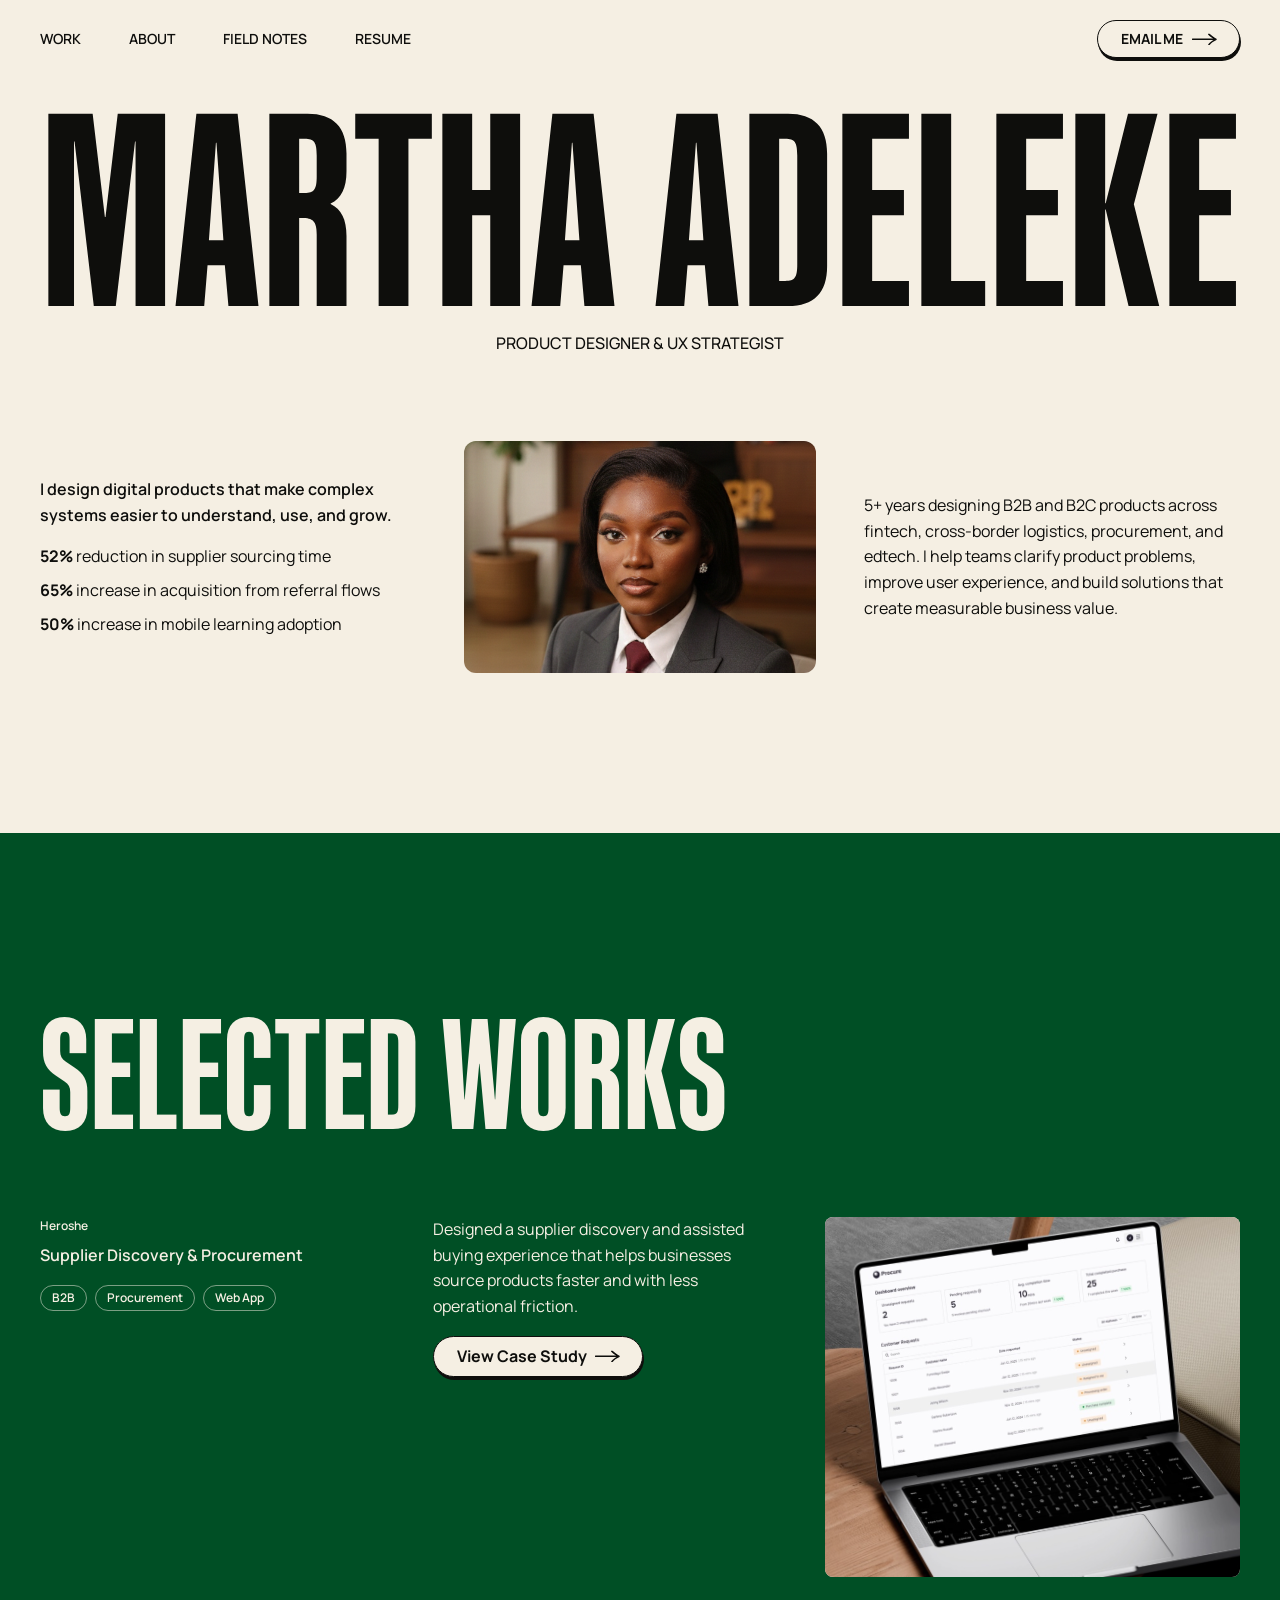
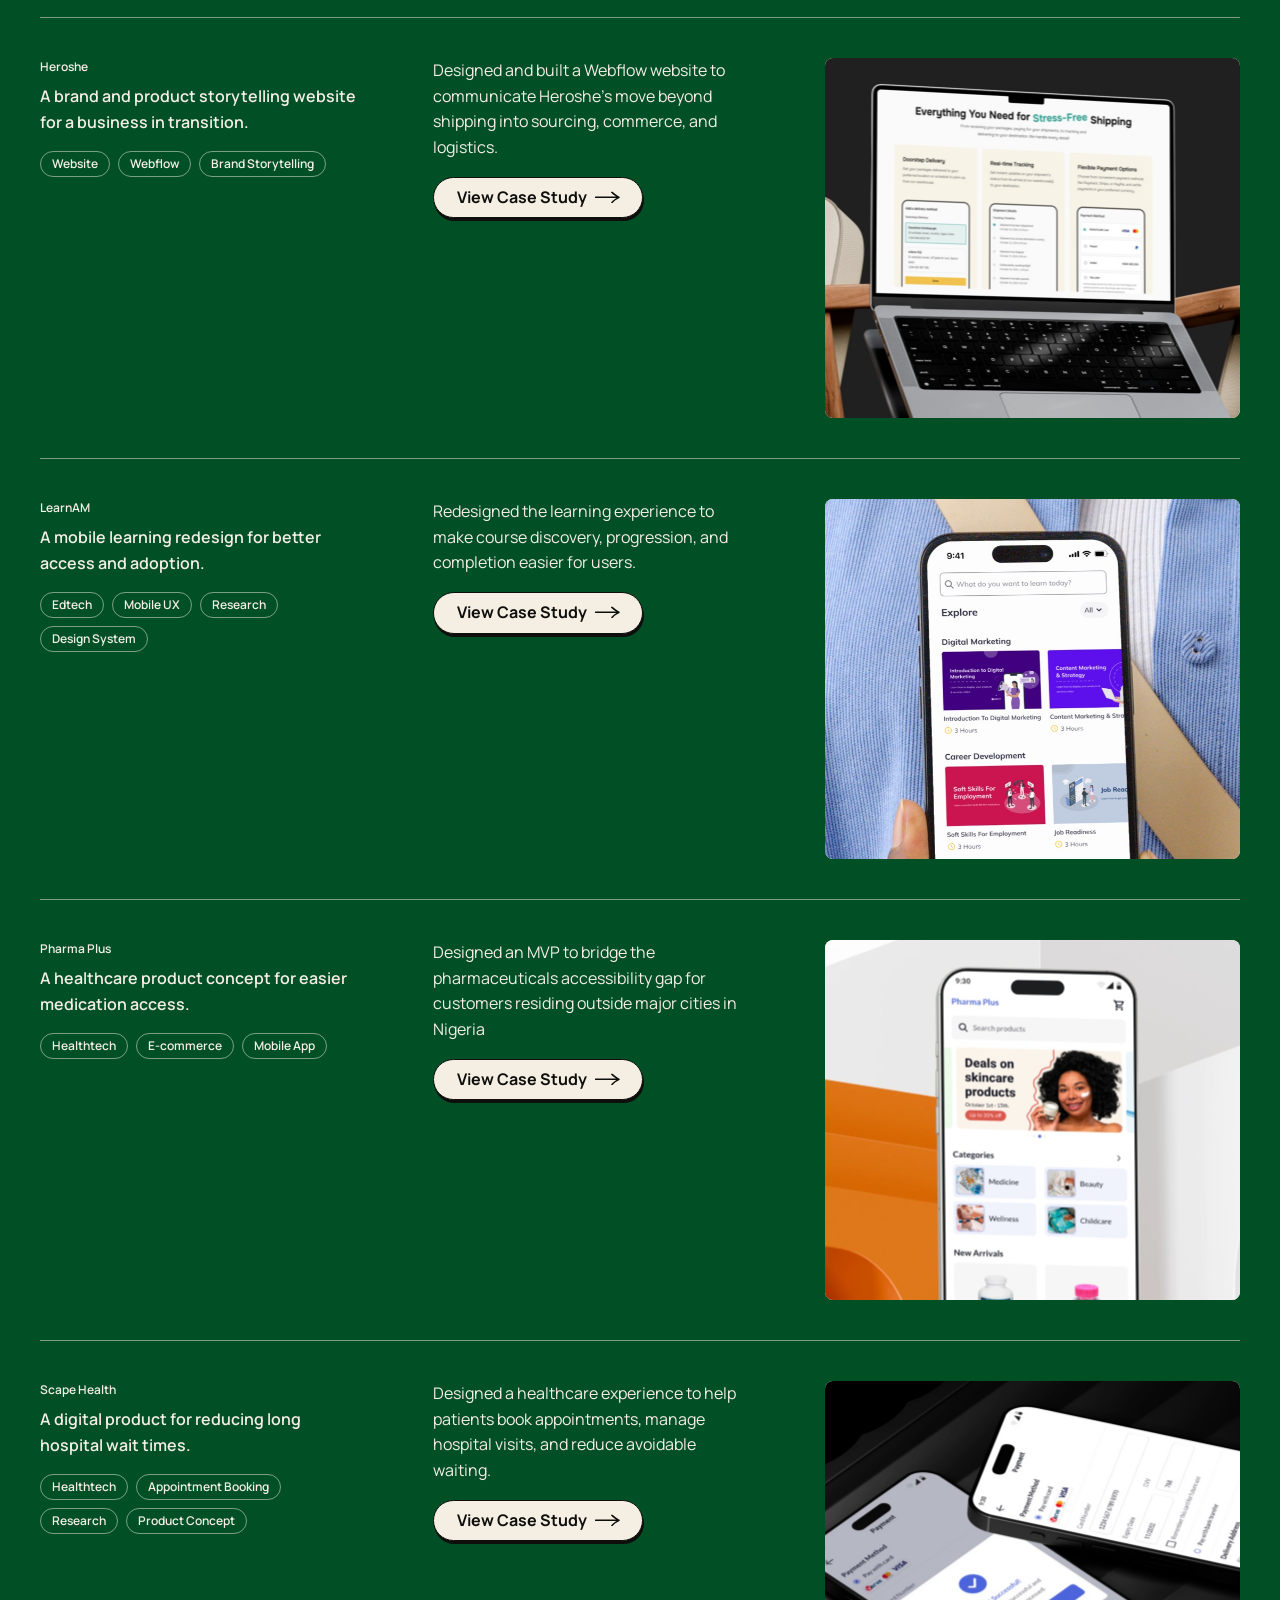
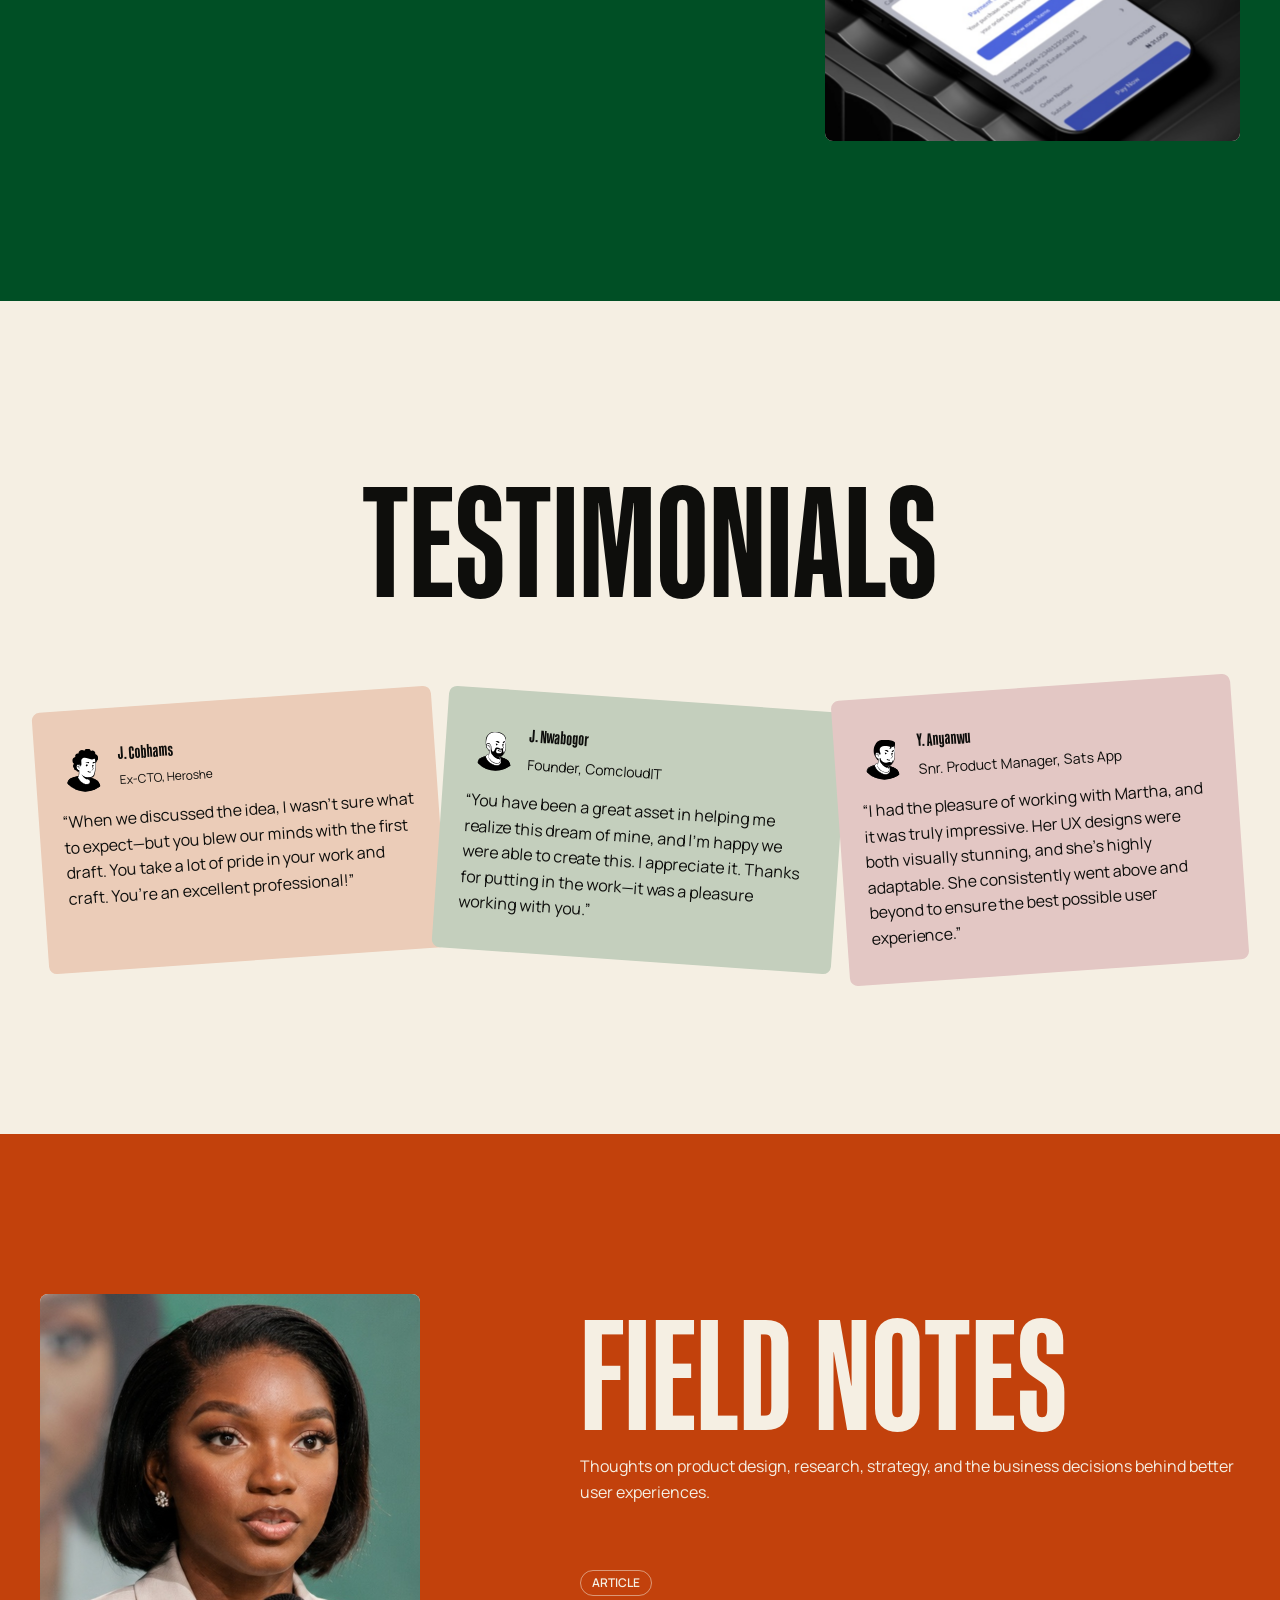
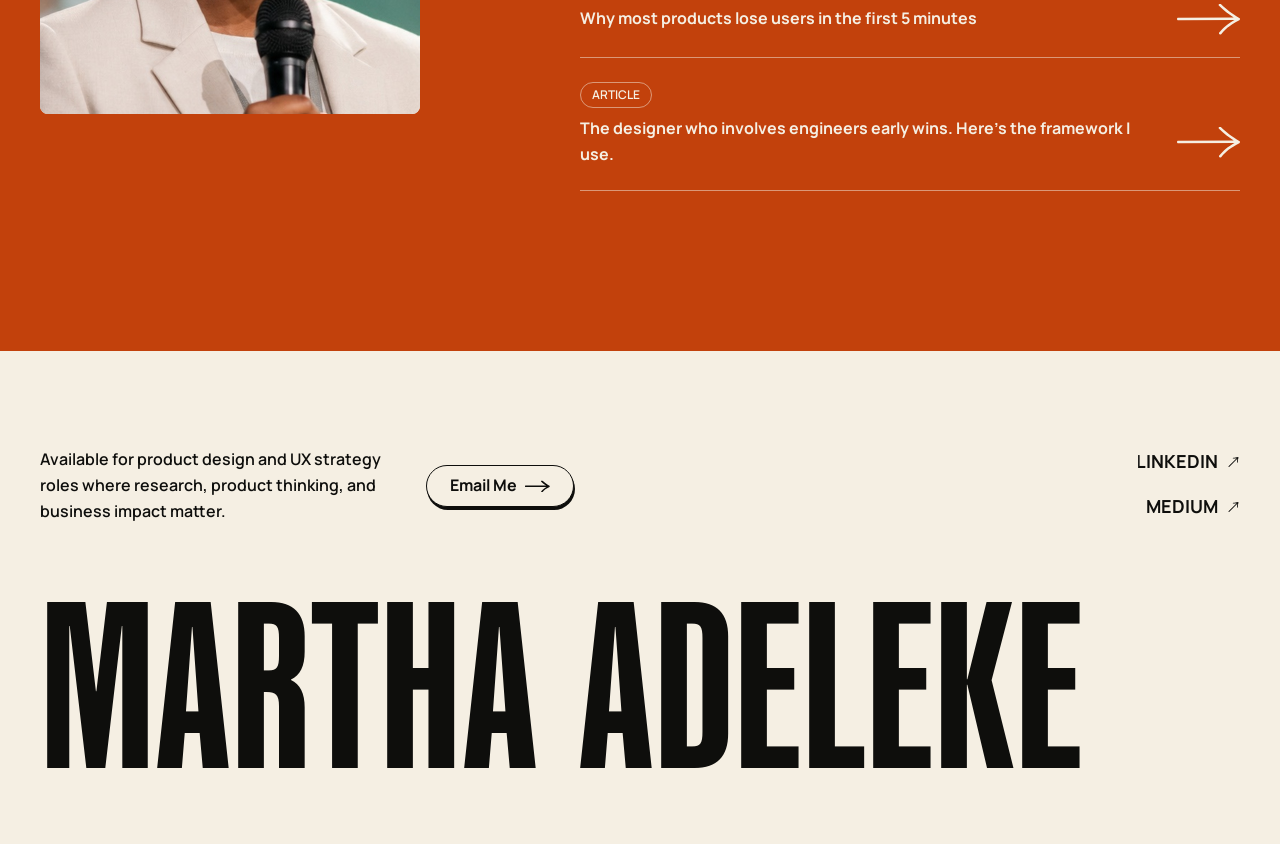
==== index.html @ 37059982 "Portfolio site: homepage, about, and five case studies Static site built from the Figma designs. Sev" ====
<!doctype html>
<html lang="en">
<head>
<meta charset="utf-8">
<meta name="viewport" content="width=device-width, initial-scale=1">
<title>Martha Adeleke — Product Designer & UX Strategist</title>
<link rel="preconnect" href="https://fonts.googleapis.com">
<link rel="preconnect" href="https://fonts.gstatic.com" crossorigin>
<link href="https://fonts.googleapis.com/css2?family=Manrope:wght@400;500;600;700&display=swap" rel="stylesheet">
<link rel="stylesheet" href="assets/styles.css">
<script>document.documentElement.classList.add("js");</script>
</head>
<body>
  <header class="navbar">
    <a class="nav-brand" href="index.html">Martha Adeleke</a>
    <button class="nav-toggle" type="button" aria-expanded="false"
            aria-controls="nav-panel" aria-label="Open menu">
      <span class="nav-toggle__box" aria-hidden="true">
        <span class="nav-toggle__bar"></span>
        <span class="nav-toggle__bar"></span>
      </span>
    </button>
    <div class="nav-panel" id="nav-panel">
      <nav class="nav-menu">
        <a class="nav-link" href="#work">Work</a>
        <a class="nav-link" href="about.html">About</a>
        <a class="nav-link" href="#field-notes">Field Notes</a>
        <a class="nav-link" href="about.html#resume">Resume</a>
      </nav>
      <a class="btn nav-cta" href="mailto:marthaadeleke@gmail.com">
        <span class="btn__label" aria-live="polite">Email Me</span>
        <span class="btn__icon"><img src="assets/arrow-union.svg" alt="" width="12" height="25"></span>
      </a>
    </div>
  </header>

  <main>
  <section class="hero">
    <div class="heading">
      <h1 class="headline" aria-label="Martha Adeleke"><span>MARTHA</span><span>ADELEKE</span></h1>
      <div class="tagline" data-reveal="rise">
        <p>Product Designer &amp; UX Strategist</p>
      </div>
    </div>

    <div class="content" data-stagger>
      <div class="feature feature--left" data-reveal="rise">
        <div class="feature__label">
          <p>I design digital products that make complex systems easier to understand, use, and grow.</p>
        </div>
        <div class="stats">
          <p><b>52%</b> reduction in supplier sourcing time</p>
          <p><b>65%</b> increase in acquisition from referral flows</p>
          <p><b>50%</b> increase in mobile learning adoption</p>
        </div>
      </div>

      <figure class="media" data-reveal="rise">
        <img src="assets/personal-image.png" alt="Martha Adeleke">
      </figure>

      <div class="feature feature--right" data-reveal="rise">
        <p><strong>5+ years designing B2B and B2C products across fintech, cross-border logistics, procurement, and edtech. I</strong> help teams clarify product problems, improve user experience, and build solutions that create measurable business value.</p>
      </div>
    </div>
  </section>

  <section class="works" id="work">
    <div class="works__inner">
      <h2 class="works__title"><span data-reveal="mask">SELECTED WORKS</span></h2>

      <div class="work-list" data-stagger>
        <article class="work" data-reveal="rise">
          <div class="work__col">
            <p class="work__client">Heroshe</p>
            <p class="work__name">Supplier Discovery &amp; Procurement</p>
            <div class="work__tags">
              <span class="tag">B2B</span>
              <span class="tag">Procurement</span>
              <span class="tag">Web App</span>
            </div>
          </div>
          <div class="work__body">
            <p>Designed a supplier discovery and assisted buying experience that helps businesses source products faster and with less operational friction.</p>
            <a class="btn btn--case" href="procure.html">
              View Case Study
              <span class="btn__icon"><img src="assets/arrow-union.svg" alt="" width="12" height="25"></span>
            </a>
          </div>
          <figure class="work__media work__media--procurement">
            <img src="assets/work-heroshe-procurement.jpg" alt="Heroshe supplier discovery dashboard on a laptop">
          </figure>
        </article>

        <article class="work" data-reveal="rise">
          <div class="work__col">
            <p class="work__client">Heroshe</p>
            <p class="work__name">A brand and product storytelling website for a business in transition.</p>
            <div class="work__tags">
              <span class="tag">Website</span>
              <span class="tag">Webflow</span>
              <span class="tag">Brand Storytelling</span>
            </div>
          </div>
          <div class="work__body">
            <p>Designed and built a Webflow website to communicate Heroshe’s move beyond shipping into sourcing, commerce, and logistics.</p>
            <a class="btn btn--case" href="heroshe-website.html">
              View Case Study
              <span class="btn__icon"><img src="assets/arrow-union.svg" alt="" width="12" height="25"></span>
            </a>
          </div>
          <figure class="work__media work__media--website">
            <img src="assets/work-heroshe-website.jpg" alt="Heroshe marketing website on a laptop">
          </figure>
        </article>

        <article class="work" data-reveal="rise">
          <div class="work__col">
            <p class="work__client">LearnAM</p>
            <p class="work__name">A mobile learning redesign for better access and adoption.</p>
            <div class="work__tags">
              <span class="tag">Edtech</span>
              <span class="tag">Mobile UX</span>
              <span class="tag">Research</span>
              <span class="tag">Design System</span>
            </div>
          </div>
          <div class="work__body">
            <p>Redesigned the learning experience to make course discovery, progression, and completion easier for users.</p>
            <a class="btn btn--case" href="learnam.html">
              View Case Study
              <span class="btn__icon"><img src="assets/arrow-union.svg" alt="" width="12" height="25"></span>
            </a>
          </div>
          <figure class="work__media work__media--learnam">
            <img src="assets/work-learnam.jpg" alt="LearnAM mobile app held in hand">
          </figure>
        </article>

        <article class="work" data-reveal="rise">
          <div class="work__col">
            <p class="work__client">Pharma Plus</p>
            <p class="work__name">A healthcare product concept for easier medication access.</p>
            <div class="work__tags">
              <span class="tag">Healthtech</span>
              <span class="tag">E-commerce</span>
              <span class="tag">Mobile App</span>
            </div>
          </div>
          <div class="work__body">
            <p>Designed an MVP to bridge the pharmaceuticals accessibility gap for customers residing outside major cities in Nigeria</p>
            <a class="btn btn--case" href="pharma-plus.html">
              View Case Study
              <span class="btn__icon"><img src="assets/arrow-union.svg" alt="" width="12" height="25"></span>
            </a>
          </div>
          <figure class="work__media work__media--pharma">
            <img src="assets/work-pharma-plus.jpg" alt="Pharma Plus mobile app screens">
          </figure>
        </article>

        <article class="work" data-reveal="rise">
          <div class="work__col">
            <p class="work__client">Scape Health</p>
            <p class="work__name">A digital product for reducing long hospital wait times.</p>
            <div class="work__tags">
              <span class="tag">Healthtech</span>
              <span class="tag">Appointment Booking</span>
              <span class="tag">Research</span>
              <span class="tag">Product Concept</span>
            </div>
          </div>
          <div class="work__body">
            <p>Designed a healthcare experience to help patients book appointments, manage hospital visits, and reduce avoidable waiting.</p>
            <a class="btn btn--case" href="scape-health.html">
              View Case Study
              <span class="btn__icon"><img src="assets/arrow-union.svg" alt="" width="12" height="25"></span>
            </a>
          </div>
          <figure class="work__media work__media--scape">
            <img src="assets/work-scape-health.jpg" alt="Scape Health appointment booking app screens">
          </figure>
        </article>
      </div>
    </div>
  </section>

  <section class="testimonials" id="testimonials">
    <h2 class="testimonials__title"><span data-reveal="mask">TESTIMONIALS</span></h2>

    <div class="quotes" data-stagger>
      <div class="quote-slot" data-reveal="rise">
        <figure class="quote">
          <figcaption class="quote__author">
            <span class="quote__avatar">
    <span class="avatar">
      <img src="assets/avatar/body.svg" alt="" style="left:13.3%;top:68.85%;width:67.04%;height:31.02%">
      <img src="assets/avatar/outfit-24.svg" alt="" style="left:4.38%;top:67.1%;width:84.45%;height:45.17%">
      <img src="assets/avatar/head-08.svg" alt="" style="left:29.68%;top:19.29%;width:42.91%;height:65.37%">
      <img src="assets/avatar/mouth.svg" alt="" style="left:54.48%;top:56.14%;width:7.21%;height:3.39%">
      <img src="assets/avatar/eyes-normal.svg" alt="" style="left:49.14%;top:36.98%;width:21.93%;height:10.96%">
      <img src="assets/avatar/hair-22.svg" alt="" style="left:22.55%;top:11.1%;width:55.46%;height:47.45%">
    </span>
          </span>
            <span class="quote__meta">
              <span class="quote__name">J. Cobhams</span>
              <span class="quote__role quote__role--sm">Ex-CTO, Heroshe</span>
            </span>
          </figcaption>
          <p>“When we discussed the idea, I wasn’t sure what to expect—but you blew our minds with the first draft. You take a lot of pride in your work and craft. You’re an excellent professional!”</p>
        </figure>
      </div>

      <div class="quote-slot" data-reveal="rise">
        <figure class="quote">
          <figcaption class="quote__author">
            <span class="quote__avatar">
    <span class="avatar">
      <img src="assets/avatar/body.svg" alt="" style="left:13.3%;top:68.85%;width:67.04%;height:31.02%">
      <img src="assets/avatar/outfit-04-a.svg" alt="" style="left:4.56%;top:67.88%;width:84.28%;height:44.23%">
      <img src="assets/avatar/outfit-04-b.svg" alt="" style="left:29.42%;top:65.16%;width:34.05%;height:23.98%">
      <img src="assets/avatar/head-04.svg" alt="" style="left:29.67%;top:19.31%;width:43.01%;height:65.35%">
      <img src="assets/avatar/mouth.svg" alt="" style="left:54.48%;top:56.14%;width:7.21%;height:3.39%">
      <img src="assets/avatar/eyes-angry.svg" alt="" style="left:49.66%;top:38.49%;width:20.91%;height:9.45%">
      <img src="assets/avatar/beard3.svg" alt="" style="left:39.87%;top:46.73%;width:29.77%;height:25.06%">
    </span>
          </span>
            <span class="quote__meta">
              <span class="quote__name">J. Nwabogor</span>
              <span class="quote__role">Founder, ComcloudIT</span>
            </span>
          </figcaption>
          <p>“You have been a great asset in helping me realize this dream of mine, and I’m happy we were able to create this. I appreciate it. Thanks for putting in the work—it was a pleasure working with you.”</p>
        </figure>
      </div>

      <div class="quote-slot" data-reveal="rise">
        <figure class="quote">
          <figcaption class="quote__author">
            <span class="quote__avatar">
    <span class="avatar">
      <img src="assets/avatar/body.svg" alt="" style="left:13.3%;top:68.85%;width:67.04%;height:31.02%">
      <img src="assets/avatar/outfit-04-a.svg" alt="" style="left:4.56%;top:67.88%;width:84.28%;height:44.23%">
      <img src="assets/avatar/outfit-04-b.svg" alt="" style="left:29.42%;top:65.16%;width:34.05%;height:23.98%">
      <img src="assets/avatar/head-04.svg" alt="" style="left:29.67%;top:19.31%;width:43.01%;height:65.35%">
      <img src="assets/avatar/mouth.svg" alt="" style="left:54.48%;top:56.14%;width:7.21%;height:3.39%">
      <img src="assets/avatar/eyes-angry.svg" alt="" style="left:49.66%;top:38.49%;width:20.91%;height:9.45%">
      <img src="assets/avatar/hair-26.svg" alt="" style="left:27.97%;top:17.66%;width:45.5%;height:42.35%">
      <img src="assets/avatar/beard2.svg" alt="" style="left:40.29%;top:54.75%;width:29.48%;height:16.78%">
    </span>
          </span>
            <span class="quote__meta">
              <span class="quote__name">Y. Anyanwu</span>
              <span class="quote__role">Snr. Product Manager, Sats App</span>
            </span>
          </figcaption>
          <p>“I had the pleasure of working with Martha, and it was truly impressive. Her UX designs were both visually stunning, and she’s highly adaptable. She consistently went above and beyond to ensure the best possible user experience.”</p>
        </figure>
      </div>
    </div>
  </section>

  <section class="notes" id="field-notes">
    <figure class="notes__media" data-reveal="rise">
      <img src="assets/field-notes-speaker.jpg" alt="Martha Adeleke speaking at a keynote">
    </figure>

    <div class="notes__body">
      <div class="notes__heading">
        <h2 class="notes__title"><span data-reveal="mask">FIELD NOTES</span></h2>
        <p class="notes__intro" data-reveal="rise">Thoughts on product design, research, strategy, and the business decisions behind better user experiences.</p>
      </div>

      <div class="note-list" data-stagger>
        <a class="note" data-reveal="rise" href="https://medium.com/design-bootcamp/why-most-products-lose-users-in-the-first-5-minutes-121b6ae2f5cb" target="_blank" rel="noopener noreferrer">
          <span class="tag">ARTICLE</span>
          <span class="note__head">
            <span class="note__title">Why most products lose users in the first 5 minutes</span>
            <span class="note__arrow"><img src="assets/arrow-union-paper.svg" alt="" width="31" height="63"></span>
          </span>
        </a>

        <a class="note" data-reveal="rise" href="https://medium.com/design-bootcamp/the-designer-who-involves-engineers-early-wins-heres-the-framework-i-use-ccea5c81436a" target="_blank" rel="noopener noreferrer">
          <span class="tag">ARTICLE</span>
          <span class="note__head">
            <span class="note__title">The designer who involves engineers early wins. Here’s the framework I use.</span>
            <span class="note__arrow"><img src="assets/arrow-union-paper.svg" alt="" width="31" height="63"></span>
          </span>
        </a>


      </div>
    </div>
  </section>
  </main>

  <footer class="footer">
    <div class="footer__row">
      <div class="footer__main">
        <div class="footer__cta" data-reveal="rise">
          <p class="footer__blurb">Available for product design and UX strategy roles where research, product thinking, and business impact matter.</p>
          <a class="btn" href="mailto:marthaadeleke@gmail.com">
            <span class="btn__label" aria-live="polite">Email Me</span>
            <span class="btn__icon"><img src="assets/arrow-union.svg" alt="" width="12" height="25"></span>
          </a>
        </div>
        <div class="footer__wordmark" data-stagger><span data-reveal="mask">MARTHA</span><span data-reveal="mask">ADELEKE</span></div>
      </div>

      <nav class="footer__links" data-reveal="rise">
        <a href="https://www.linkedin.com/in/martha-adeleke/" target="_blank" rel="noopener noreferrer">LINKEDIN<span class="link-arrow"><img src="assets/arrow-union.svg" alt="" width="12" height="25"></span></a>
        <a href="https://medium.com/@marthaadeleke" target="_blank" rel="noopener noreferrer">MEDIUM<span class="link-arrow"><img src="assets/arrow-union.svg" alt="" width="12" height="25"></span></a>
      </nav>
    </div>
  </footer>

<script src="assets/site.js" defer></script>
</body>
</html>
---- assets/styles.css ----
@font-face {
    font-family: "Kaneda Gothic";
    src: url("fonts/kaneda-gothic-bold.otf") format("opentype");
    font-weight: 700;
    font-style: normal;
    font-display: swap;
  }

  :root {
    --paper: #f5efe3;
    --ink: #0e0e0c;
    --accent: #c2410c;
    --forest: #004f25;
    --rule: rgba(245, 239, 227, 0.5);
    --rule-soft: rgba(245, 239, 227, 0.2);
    --peach: #ebccb8;
    --sage: #c4cfbd;
    --rose: #e3c7c4;
    --sand: #ede1c6;
    --gutter: 40px;
    --body: "Manrope", "Helvetica Neue", Arial, sans-serif;
    --display: "Kaneda Gothic", "Anton", "Arial Narrow", sans-serif;
  }

  *, *::before, *::after { box-sizing: border-box; }

  html { -webkit-text-size-adjust: 100%; }

  body {
    margin: 0;
    background: var(--paper);
    color: var(--ink);
    font-family: var(--body);
    font-size: 16px;
    line-height: 1.6;
    letter-spacing: 0;
    -webkit-font-smoothing: antialiased;
    -moz-osx-font-smoothing: grayscale;
  }

  a { color: inherit; text-decoration: none; }
  /* blockquote joins the list for the participant quotes: its default 40px
     side margins pushed the card past the column on a phone. */
  p, h1, figure, dl, blockquote { margin: 0; }

  /* ---------- Navbar ---------- */

  .navbar {
    position: sticky;
    top: 0;
    z-index: 100;
    display: flex;
    align-items: center;
    justify-content: flex-end;
    gap: 24px;
    padding: 20px var(--gutter);
    background: var(--paper);
  }

  .nav-menu {
    display: flex;
    flex: 1 0 0;
    min-width: 0;
    align-items: center;
    gap: 48px;
  }

  /* The panel only exists for the mobile drop menu. On desktop it takes no part
     in layout, so its three children stay direct flex items of the navbar and
     the reference composition is untouched. */
  .nav-panel { display: contents; }

  /* Both of these belong to the mobile bar alone. */
  .nav-brand,
  .nav-toggle { display: none; }


  .nav-link {
    display: inline-flex;
    align-items: center;
    justify-content: center;
    font-size: 14px;
    font-weight: 600;
    letter-spacing: 0;
    text-transform: uppercase;
    white-space: nowrap;
    background-image: linear-gradient(currentColor, currentColor);
    background-repeat: no-repeat;
    background-position: 0 100%;
    background-size: 0 1px;
    transition: background-size 220ms cubic-bezier(0.22, 1, 0.36, 1);
  }
  .nav-link:hover { background-size: 100% 1px; }

  .nav-link[aria-current="page"] {
    display: inline-flex;
    align-items: center;
    gap: 8px;
  }
  .nav-link[aria-current="page"]::before {
    content: "";
    width: 8px;
    height: 8px;
    border-radius: 50%;
    background: var(--accent);
    flex-shrink: 0;
  }

  .nav-cta {
    font-size: 14px;
    letter-spacing: 0;
    text-transform: uppercase;
  }

  /* Figma strokes sit inside the frame bounds, so padding is the design value
     minus the 1px border to keep the outer box at 42px tall / text 24px inset. */
  .btn {
    display: inline-flex;
    align-items: center;
    justify-content: center;
    gap: 8px;
    padding: 7px 23px;
    background: var(--paper);
    color: var(--ink);
    border: 1px solid var(--ink);
    border-radius: 32px;
    box-shadow: 1px 3px 0 0 var(--ink);
    font-weight: 700;
    white-space: nowrap;
    transition: transform 160ms ease, box-shadow 160ms ease;
  }
  .btn:hover { transform: translate(1px, 3px); box-shadow: 0 0 0 0 var(--ink); }

  .btn--case { border-radius: 24px; }

  /* Once the label carries the address the arrow, which reads as "go", steps
     out of the way - and keeps the button from growing more than it must. */
  .btn.is-copied .btn__icon { display: none; }

  /* The copied label is far longer than "Email Me" and will not fit the pill on
     a narrow phone: at 320 it needs 276px of a 224px inner box, so the address
     would be cut off - the one thing this button exists to show. A point of type
     and tighter padding bring it back on one line, and wrapping is the backstop
     if the address is ever longer than this one. */
  @media (max-width: 400px) {
    .btn.is-copied {
      padding-left: 12px;
      padding-right: 12px;
      font-size: 14px;
      white-space: normal;
    }
  }

  .btn__icon {
    display: flex;
    align-items: center;
    justify-content: center;
    width: 24.545px;
    height: 12.274px;
    flex-shrink: 0;
  }
  .btn__icon img {
    display: block;
    width: 12.274px;
    height: 24.545px;
    transform: rotate(-90deg);
  }

  /* ---------- Hero ---------- */

  .hero {
    display: flex;
    flex-direction: column;
    align-items: center;
    justify-content: center;
    gap: 84px;
    padding: 8px var(--gutter) 160px;
    background: var(--paper);
  }

  .heading {
    display: flex;
    flex-direction: column;
    align-items: flex-start;
    width: 100%;
    /* Makes the content column itself the unit the wordmark is sized against,
       so it spans edge to edge without having to guess at the scrollbar. */
    container-type: inline-size;
  }

  .headline {
    display: flex;
    align-items: center;
    justify-content: center;
    gap: 36px;
    width: 100%;
    font-family: var(--display);
    font-weight: 700;
    font-style: normal;
    font-size: 308px;
    line-height: 0.88;
    letter-spacing: 0;
    white-space: nowrap;
    color: var(--ink);
  }
  .headline > span { flex-shrink: 0; }

  .tagline {
    display: flex;
    align-items: center;
    justify-content: center;
    width: 100%;
    padding: 0 8px;
  }
  .tagline p {
    font-weight: 500;
    text-transform: uppercase;
    white-space: nowrap;
  }

  .content {
    display: flex;
    align-items: center;
    justify-content: center;
    gap: 48px;
    width: 100%;
    max-width: 1238px;
  }

  .feature { display: flex; flex: 1 0 0; min-width: 0; }

  .feature--left {
    flex-direction: column;
    align-items: flex-start;
    gap: 16px;
  }

  .feature__label {
    display: flex;
    align-items: center;
    width: 100%;
  }
  .feature__label p { flex: 1 0 0; min-width: 0; font-weight: 600; }

  .stats {
    display: flex;
    flex-direction: column;
    align-items: flex-start;
    justify-content: center;
    gap: 8px;
    width: 100%;
  }
  .stats p { white-space: nowrap; }
  .stats b { font-weight: 700; }

  .feature--right { align-items: center; justify-content: flex-end; }
  .feature--right p { flex: 1 0 0; min-width: 0; font-weight: 400; }
  .feature--right strong { font-weight: 400; }

  .media {
    position: relative;
    flex: 0 1 352px;
    margin: 0;
    aspect-ratio: 352 / 232;
    border-radius: 12px;
    overflow: hidden;
    background: var(--paper);
  }
  /* Percentages mirror the Figma crop: 476x760 image centred at top -292 in a 352x232 frame. */
  .media img {
    position: absolute;
    left: 50%;
    top: -125.86207%;
    width: 135.22727%;
    height: 327.58621%;
    max-width: none;
    object-fit: cover;
    pointer-events: none;
    transform: translateX(-50%);
  }

  /* ---------- Selected Works ---------- */

  .works {
    display: flex;
    align-items: center;
    overflow: hidden;
    padding: 160px var(--gutter);
    background: var(--forest);
    color: var(--paper);
  }

  .works__inner {
    display: flex;
    flex: 1 0 0;
    min-width: 0;
    flex-direction: column;
    align-items: flex-start;
    gap: 64px;
  }

  .works__title {
    width: 100%;
    margin: 0;
    font-family: var(--display);
    font-weight: 700;
    font-size: 160px;
    line-height: 1;
    letter-spacing: 0;
    color: var(--paper);
  }

  .work-list {
    display: flex;
    flex-direction: column;
    align-items: flex-start;
    gap: 40px;
    width: 100%;
  }

  .work {
    display: flex;
    align-items: flex-start;
    justify-content: space-between;
    gap: 40px;
    width: 100%;
    padding-bottom: 40px;
    border-bottom: 0.5px solid var(--rule);
  }
  .work:last-child { padding-bottom: 0; border-bottom: 0; }

  .work__col {
    display: flex;
    flex-direction: column;
    align-items: flex-start;
    flex: 0 1 320px;
    min-width: 0;
  }

  .work__client {
    margin-bottom: 8px;
    font-size: 12px;
    font-weight: 600;
    line-height: 1.5;
    letter-spacing: 0;
  }

  .work__name {
    margin-bottom: 16px;
    font-size: 16px;
    font-weight: 600;
    line-height: 1.6;
    letter-spacing: 0;
  }

  .work__tags {
    display: flex;
    flex-wrap: wrap;
    align-items: flex-start;
    gap: 8px;
  }

  /* Same inside-stroke padding math as .btn: 12/4 design inset minus the 1px border. */
  .tag {
    display: inline-flex;
    align-items: center;
    justify-content: center;
    padding: 3px 11px;
    border: 1px solid var(--rule);
    border-radius: 16px;
    font-size: 12px;
    font-weight: 600;
    line-height: 1.5;
    letter-spacing: 0;
    white-space: nowrap;
  }

  .work__body {
    display: flex;
    flex-direction: column;
    align-items: flex-start;
    justify-content: center;
    flex: 0 1 320px;
    min-width: 0;
    gap: 16px;
  }
  .work__body p {
    font-weight: 400;
    line-height: 1.6;
    letter-spacing: 0;
  }

  .work__media {
    position: relative;
    flex: 0 1 415px;
    aspect-ratio: 415 / 360;
    border-radius: 8px;
    overflow: hidden;
    background: var(--paper);
  }
  /* Each mockup is placed by its Figma centre offset, expressed as a percentage of
     the 415x360 block so the crop survives any resize. */
  .work__media img {
    position: absolute;
    left: 50%;
    top: 50%;
    max-width: none;
    object-fit: cover;
    pointer-events: none;
    transform: translate(-50%, -50%) scale(var(--z, 1));
  }

  .work__media--procurement img {
    width: 155.3121%; height: 133.9797%;
    left: 52.26506%; top: 58.43333%;
    transform: translate(-50%, -50%) rotate(1deg) scale(var(--z, 1));
  }
  .work__media--website img {
    width: 169.39759%; height: 146.11111%;
    left: 53.45783%; top: 56.66667%;
  }
  .work__media--learnam img {
    width: 374.61759%; height: 459.44444%;
    left: 87.55422%; top: 60.55556%;
  }
  .work__media--pharma img {
    width: 204.57831%; height: 176.94444%;
    left: 50.08434%; top: 69.86111%;
  }
  .work__media--scape img {
    width: 192.04819%; height: 165.83333%;
    left: 52.01205%; top: 50.13889%;
  }

  /* ---------- Testimonials ---------- */

  .testimonials {
    display: flex;
    flex-direction: column;
    align-items: center;
    gap: 64px;
    overflow: hidden;
    padding: 160px var(--gutter);
    background: var(--paper);
  }

  .testimonials__title {
    width: 556px;
    max-width: 100%;
    margin: 0;
    font-family: var(--display);
    font-weight: 700;
    font-size: 160px;
    line-height: 1;
    letter-spacing: 0;
    text-align: center;
    color: var(--ink);
  }

  .quotes {
    display: flex;
    align-items: flex-start;
    width: 1248px;
    max-width: 100%;
  }

  /* Each 400x262 card is tilted 4deg, so its slot is the rotated bounding box:
     400*cos4 + 262*sin4 = 417.302 wide, 400*sin4 + 262*cos4 = 289.264 tall. */
  .quote-slot {
    display: flex;
    flex-shrink: 0;
    align-items: center;
    justify-content: center;
    width: 417.302px;
    height: 289.264px;
  }

  .quote {
    display: flex;
    flex-direction: column;
    align-items: flex-start;
    gap: 16px;
    width: 400px;
    height: 262px;
    margin: 0;
    padding: 32px 24px;
    border-radius: 8px;
    overflow: hidden;
    color: var(--ink);
  }
  .quote-slot:nth-child(1) .quote { background: var(--peach); transform: rotate(-4deg); }
  .quote-slot:nth-child(2) .quote { background: var(--sage);  transform: rotate(4deg); }
  .quote-slot:nth-child(3) .quote { background: var(--rose);  transform: rotate(-4deg); }

  .quote__author {
    display: flex;
    align-items: center;
    gap: 8px;
    flex-shrink: 0;
  }

  /* The avatar counter-rotates so it stays upright on the tilted card; its box is
     the counter-rotated bounding square, 48*(cos4+sin4) = 51.231. */
  .quote__avatar {
    display: flex;
    align-items: center;
    justify-content: center;
    flex-shrink: 0;
    width: 51.231px;
    height: 51.231px;
  }
  .quote-slot:nth-child(1) .avatar { transform: rotate(4deg); }
  .quote-slot:nth-child(2) .avatar { transform: rotate(-4deg); }
  .quote-slot:nth-child(3) .avatar { transform: rotate(4deg); }

  /* Layered avatar: each part is an exported SVG placed by its Figma inset
     percentages inside a shared 48px box. Figma clips the stack with a round
     blob (assets/avatar/bg.svg); a circle matches it to well under a pixel here
     and avoids mask-mode support gaps. */
  .avatar {
    position: relative;
    width: 48px;
    height: 48px;
    flex-shrink: 0;
    border-radius: 50%;
    overflow: hidden;
  }
  .avatar img {
    position: absolute;
    display: block;
    max-width: none;
  }

  .quote__meta {
    display: flex;
    flex-direction: column;
    align-items: flex-start;
    gap: 4px;
    min-width: 0;
  }

  .quote__name {
    font-family: var(--display);
    font-weight: 700;
    font-size: 18px;
    line-height: 1.5;
    letter-spacing: 0;
  }

  .quote__role {
    font-weight: 400;
    font-size: 14px;
    line-height: 1.5;
  }
  .quote__role--sm { font-size: 12px; }

  .quote p:last-child {
    font-weight: 400;
    font-size: 16px;
    line-height: 1.6;
  }

  /* ---------- Field Notes ---------- */

  .notes {
    display: flex;
    align-items: flex-start;
    overflow: hidden;
    gap: 160px;
    padding: 160px var(--gutter);
    background: var(--accent);
    color: var(--paper);
  }

  .notes__media {
    position: relative;
    flex: 0 1 380px;
    aspect-ratio: 380 / 420;
    border-radius: 8px;
    overflow: hidden;
    background: var(--paper);
  }
  /* Figma flips the photo vertically and rotates it 178deg — together a mirrored 2deg tilt. */
  .notes__media img {
    position: absolute;
    left: 59.61842%;
    top: 64.80476%;
    width: 324.53053%;
    height: 165.25071%;
    max-width: none;
    object-fit: cover;
    pointer-events: none;
    transform: translate(-50%, -50%) rotate(178deg) scaleY(-1) scale(var(--z, 1));
  }

  .notes__body {
    display: flex;
    flex: 1 0 0;
    min-width: 0;
    flex-direction: column;
    align-items: flex-start;
    gap: 64px;
  }

  .notes__heading { width: 100%; }

  .notes__title {
    margin: 0;
    font-family: var(--display);
    font-weight: 700;
    font-size: 160px;
    line-height: 1;
    letter-spacing: 0;
  }

  .notes__intro {
    font-size: 16px;
    font-weight: 400;
    line-height: 1.6;
  }

  .note-list {
    display: flex;
    flex-direction: column;
    align-items: flex-start;
    width: 100%;
  }

  /* The rule sits inside the frame in Figma, so the 24px pad is split 23 + 1. */
  .note {
    display: flex;
    flex-direction: column;
    align-items: flex-start;
    gap: 8px;
    width: 100%;
    padding: 24px 0 23px;
    border-bottom: 1px solid var(--rule);
  }
  .note:first-child { padding-top: 0; }

  .note__head {
    display: flex;
    align-items: center;
    gap: 16px;
    width: 100%;
  }

  .note__title {
    flex: 1 0 0;
    min-width: 0;
    font-size: 16px;
    font-weight: 700;
    line-height: 1.6;
    letter-spacing: 0;
  }
  .note:first-child .note__title { letter-spacing: 0; }

  .note__arrow {
    display: flex;
    align-items: center;
    justify-content: center;
    width: 62.627px;
    height: 30.636px;
    flex-shrink: 0;
    transition: transform 200ms cubic-bezier(0.22, 1, 0.36, 1);
  }
  .note__arrow img {
    display: block;
    width: 30.636px;
    height: 62.627px;
    transform: rotate(-90deg);
  }
  .note:hover .note__arrow { transform: translateX(8px); }

  /* ---------- Footer ---------- */

  .footer {
    display: flex;
    flex-direction: column;
    align-items: flex-start;
    overflow: hidden;
    padding: 96px var(--gutter) 40px;
    background: var(--paper);
  }

  .footer__row {
    display: flex;
    align-items: flex-start;
    gap: 172px;
    width: 100%;
  }

  .footer__main {
    display: flex;
    flex: 1 0 0;
    min-width: 0;
    flex-direction: column;
    align-items: flex-start;
    gap: 40px;
  }

  .footer__cta {
    display: flex;
    align-items: center;
    gap: 24px;
    max-width: 100%;
  }
  .footer__blurb {
    flex: 0 1 362px;
    font-size: 16px;
    font-weight: 600;
    line-height: 1.6;
  }

  .footer__wordmark {
    display: flex;
    align-items: center;
    gap: 40px;
    width: 100%;
    font-family: var(--display);
    font-weight: 700;
    font-size: 240px;
    line-height: 1;
    letter-spacing: 0;
    white-space: nowrap;
    color: var(--ink);
  }
  .footer__wordmark span { flex-shrink: 0; }

  .footer__links {
    display: flex;
    flex-direction: column;
    align-items: flex-end;
    flex-shrink: 0;
    gap: 16px;
    width: 91px;
    font-size: 18px;
    font-weight: 700;
    line-height: 1.6;
    text-align: right;
  }
  .footer__links a {
    display: inline-flex;
    align-items: center;
    gap: 8px;
    background-image: linear-gradient(currentColor, currentColor);
    background-repeat: no-repeat;
    background-position: 100% 100%;
    background-size: 0 1px;
    transition: background-size 220ms cubic-bezier(0.22, 1, 0.36, 1);
  }
  .footer__links a:hover { background-size: 100% 1px; }

  /* The site's own arrow, turned up-right beside a label that leaves the site.
     The source glyph points down, so the buttons' -90deg lays it flat and -135
     lifts it to the diagonal. The box is square because a rotated element keeps
     its pre-rotation footprint. */
  .link-arrow {
    display: inline-flex;
    align-items: center;
    justify-content: center;
    width: 14px;
    height: 14px;
    flex-shrink: 0;
  }
  .link-arrow img {
    display: block;
    width: 7px;
    height: 14px;
    transform: rotate(-135deg);
    transition: transform 220ms cubic-bezier(0.22, 1, 0.36, 1);
  }
  /* A small nudge along its own diagonal on hover. */
  .footer__links a:hover .link-arrow img { transform: rotate(-135deg) translateY(-3px); }

  /* ---------- Motion ---------- */

  html { scroll-behavior: smooth; }
  section[id] { scroll-margin-top: 96px; }

  /* A hairline appears under the navbar once it lifts off the top of the page. */
  .navbar::after {
    content: "";
    position: absolute;
    left: 0;
    right: 0;
    bottom: 0;
    height: 1px;
    background: var(--ink);
    opacity: 0;
    transition: opacity 300ms ease;
  }
  .navbar.is-stuck::after { opacity: 0.14; }

  /* Case-study and article artwork eases in behind its frame on hover. The zoom
     rides a custom property so it composes with each crop's own transform. */
  .work__media img,
  .notes__media img { transition: transform 700ms cubic-bezier(0.22, 1, 0.36, 1); }
  .work:hover { --z: 1.045; }
  .notes__media:hover { --z: 1.045; }

  .work__media { transition: box-shadow 400ms ease; }
  .work:hover .work__media { box-shadow: 0 18px 40px -24px rgba(0, 0, 0, 0.55); }

  .note__title { transition: transform 350ms cubic-bezier(0.22, 1, 0.36, 1); }
  .note:hover .note__title { transform: translateX(6px); }

  /* Tilted cards lift and square up a touch under the cursor; the avatar keeps
     its counter-rotation so it stays upright throughout. */
  .quote { transition: transform 450ms cubic-bezier(0.22, 1, 0.36, 1),
                       box-shadow 450ms cubic-bezier(0.22, 1, 0.36, 1); }
  .quote-slot:hover { z-index: 2; }
  .quote-slot:hover .quote { box-shadow: 0 24px 50px -30px rgba(14, 14, 12, 0.55); }
  .quote-slot:nth-child(1):hover .quote { transform: rotate(-2.5deg) scale(1.035); }
  .quote-slot:nth-child(2):hover .quote { transform: rotate(2.5deg) scale(1.035); }
  .quote-slot:nth-child(3):hover .quote { transform: rotate(-2.5deg) scale(1.035); }
  .quote-slot { position: relative; }

  .works__title > span,
  .testimonials__title > span,
  .notes__title > span { display: block; }

  /* Hero wordmark: each letter rides up out of its own clip box, staggered
     across the word. overflow on an inline-block moves its baseline to the
     bottom edge, so vertical-align is pinned to keep the line where it was. */
  @media (prefers-reduced-motion: no-preference) {
    .js .headline .char {
      display: inline-block;
      overflow: clip;
      vertical-align: bottom;
    }
    .js .headline .char > i {
      display: inline-block;
      font-style: inherit;
      transform: translateY(115%);
      transition: transform 900ms cubic-bezier(0.22, 1, 0.36, 1) var(--cd, 0ms);
    }
    .js .headline.is-in .char > i { transform: translateY(0); }
  }

  /* Reveals only exist when scripting is on and the reader hasn't asked for less
     motion, so the resting layout is always the reference layout. */
  @media (prefers-reduced-motion: no-preference) {
    .js [data-reveal] {
      transition:
        opacity 700ms cubic-bezier(0.22, 1, 0.36, 1) var(--d, 0ms),
        transform 700ms cubic-bezier(0.22, 1, 0.36, 1) var(--d, 0ms),
        clip-path 900ms cubic-bezier(0.22, 1, 0.36, 1) var(--d, 0ms);
    }

    .js [data-reveal="rise"] {
      opacity: 0;
      transform: translateY(26px);
    }

    /* Display type wipes upward out of its own box. Negative insets at rest mean
       the finished state clips nothing. */
    .js [data-reveal="mask"] {
      clip-path: inset(-35% -12% 105% -12%);
      transform: translateY(0.1em);
    }

    .js [data-reveal].is-in {
      opacity: 1;
      transform: none;
      clip-path: inset(-35% -12% -35% -12%);
    }
  }


  /* ---------- About page ---------- */

  .about {
    display: flex;
    flex-direction: column;
    align-items: flex-start;
    gap: 80px;
    padding: 64px var(--gutter) 160px;
    background: var(--paper);
  }

  .about-hero {
    display: flex;
    flex-direction: column;
    align-items: flex-start;
    gap: 64px;
    width: 100%;
  }

  .about-hero__lead {
    /* The frame sets this at 1039 of its 1360 column, which in the browser wraps
       a word earlier than it does in Figma - leaving the first line 87px short
       and the block lopsided above a full-width photo. It spans the column
       instead, the same as the hero text on every other page. */
    width: 100%;
    font-size: 32px;
    font-weight: 600;
    line-height: 1.6;
  }

  .about-hero__media {
    position: relative;
    width: 100%;
    aspect-ratio: 1360 / 720;
    border-radius: 16px;
    overflow: hidden;
    background: var(--ink);
  }
  /* 1365x909 photo seated at (-2, -23) in the 1360x720 frame, as percentages
     so the crop holds at any width. */
  .about-hero__media img {
    position: absolute;
    left: 50.03676%;
    top: 59.93056%;
    width: 100.36765%;
    height: 126.25%;
    max-width: none;
    object-fit: cover;
    pointer-events: none;
    transform: translate(-50%, -50%) scale(var(--z, 1));
    transition: transform 700ms cubic-bezier(0.22, 1, 0.36, 1);
  }
  .about-hero__media:hover { --z: 1.03; }

  .about-body {
    display: flex;
    flex-direction: column;
    align-items: flex-start;
    gap: 80px;
    width: 100%;
  }

  /* The 1px rule sits inside the frame in Figma, so 80px of padding is 79 + 1. */
  .about-section {
    display: flex;
    align-items: flex-start;
    justify-content: space-between;
    width: 100%;
    padding-bottom: 79px;
    border-bottom: 1px solid rgba(14, 14, 12, 0.3);
  }

  .about-section__label {
    flex-shrink: 0;
    font-size: 20px;
    font-weight: 600;
    line-height: 1.6;
    white-space: nowrap;
  }

  .about-section__content {
    display: flex;
    flex-direction: column;
    align-items: flex-start;
    flex-shrink: 0;
    gap: 24px;
    width: 904px;
    max-width: 100%;
  }
  .about-section__content p {
    width: 100%;
    font-size: 16px;
    font-weight: 400;
    line-height: 1.6;
  }
  .about-section__content .about-note {
    font-size: 16px;
    font-weight: 600;
  }

  .experience {
    display: flex;
    flex-direction: column;
    align-items: center;
    gap: 40px;
    width: 100%;
  }

  .experience__row {
    display: flex;
    align-items: flex-start;
    justify-content: space-between;
    width: 100%;
  }
  /* Rows after the first carry no label, so the description hugs the right edge. */
  .experience__row--continued { justify-content: flex-end; }

  .experience__label {
    flex-shrink: 0;
    font-size: 20px;
    font-weight: 600;
    line-height: 1.6;
    white-space: nowrap;
  }

  .experience__desc {
    display: flex;
    align-items: flex-start;
    justify-content: space-between;
    flex-shrink: 0;
    width: 908px;
    max-width: 100%;
    font-size: 16px;
    line-height: 1.6;
  }

  .experience__year {
    flex-shrink: 0;
    font-weight: 400;
    white-space: nowrap;
  }

  .experience__detail {
    display: flex;
    flex-direction: column;
    align-items: flex-start;
    flex-shrink: 0;
    gap: 8px;
    width: 496px;
    max-width: 100%;
  }
  .experience__role {
    width: 100%;
    font-weight: 700;
    letter-spacing: 0;
  }
  .experience__summary {
    width: 100%;
    font-weight: 400;
  }


  /* ---------- Case study ---------- */

  .case {
    display: flex;
    align-items: flex-start;
    gap: 80px;
    padding: 56px var(--gutter) 160px;
    background: var(--paper);
  }

  /* Figma pins the contents list to the top of the column; on a page this long
     it is only useful if it travels, so it sticks below the navbar. */
  .case-toc {
    position: sticky;
    top: 102px;
    flex-shrink: 0;
    display: flex;
    flex-direction: column;
    align-items: flex-start;
    gap: 12px;
    width: 240px;
    font-size: 16px;
    line-height: 1.6;
  }
  .case-toc a {
    width: 100%;
    font-weight: 400;
    color: var(--ink);
    opacity: 0.5;
    transition: opacity 200ms ease, color 200ms ease;
  }
  .case-toc a:hover { opacity: 1; }
  .case-toc a.is-active {
    font-weight: 700;
    color: #0f4d2e;
    opacity: 1;
  }

  .case-body {
    display: flex;
    flex: 1 0 0;
    min-width: 0;
    flex-direction: column;
    align-items: flex-start;
    gap: 80px;
  }

  .case-section {
    display: flex;
    flex-direction: column;
    align-items: flex-start;
    gap: 16px;
    width: 100%;
    scroll-margin-top: 120px;
  }

  .case-h2 {
    width: 100%;
    margin: 0;
    font-family: var(--display);
    font-weight: 700;
    font-size: 40px;
    line-height: 1.4;
    letter-spacing: 0;
    text-transform: uppercase;
  }

  .case-lead {
    width: 100%;
    font-size: 16px;
    font-weight: 400;
    line-height: 1.6;
  }
  

  .case-prose {
    --prose-lh: 1.6;
    display: flex;
    flex-direction: column;
    align-items: flex-start;
    gap: 24px;
    width: 100%;
    /* 20px, the size the Heroshe, Pharma Plus, LearnAM and Scape Health frames
       set their body copy at. Procure's frame is older and draws it at 18, which
       left one case study reading a size smaller than the other four. */
    font-size: 16px;
  }
  .case-prose p {
    width: 100%;
    font-size: 1em;
    font-weight: 400;
    line-height: var(--prose-lh);
  }

  /* A 20px stack that sits outside .case-prose so the 18px rule cannot win on
     specificity. */
  .case-stack {
    display: flex;
    flex-direction: column;
    align-items: flex-start;
    gap: 24px;
    width: 100%;
  }

  /* --- Intro --- */

  .case-intro { gap: 40px; }

  .case-intro__head {
    display: flex;
    flex-direction: column;
    align-items: flex-start;
    gap: 16px;
    width: 100%;
  }

  .case-title {
    width: 100%;
    margin: 0;
    font-family: var(--display);
    font-weight: 700;
    font-size: 56px;
    line-height: 1;
    letter-spacing: 0;
    text-transform: uppercase;
  }

  .case-intro__text {
    width: 100%;
    font-size: 16px;
    font-weight: 400;
    line-height: 1.6;
  }

  .case-intro__media {
    display: flex;
    flex-direction: column;
    align-items: flex-start;
    gap: 40px;
    width: 100%;
  }

  /* --- Screenshot frames ---
     A full-width 480px band on ink. Children keep the exact pixel sizes Figma
     gives and are placed by their offset from the frame centre, so the
     composition holds whatever width the column ends up. */
  .case-shot {
    position: relative;
    width: 100%;
    height: 480px;
    border-radius: 16px;
    overflow: hidden;
    background: var(--ink);
  }
  .case-shot > * {
    position: absolute;
    left: 50%;
    top: 50%;
    max-width: none;
    transform: translate(-50%, -50%);
    pointer-events: none;
  }
  .case-shot img { display: block; width: 100%; height: 100%; object-fit: cover; }
  .case-shot .shot-rounded { border-radius: 8px; overflow: hidden; }

  /* The blurred plate behind every product shot. Needs to outrank the
     `.case-shot img` sizing rule, hence the doubled selector. */
  .case-shot img.shot-backdrop {
    left: calc(50% + 68px);
    top: calc(50% - 283px);
    width: 1740px;
    height: 1160px;
    opacity: 0.3;
    filter: blur(6px);
  }

  .case-shot--hero .shot-hero { left: calc(50% - 0.5px); top: calc(50% + 139px); width: 1147px; height: 858px; }

  .case-shot--context .shot-web { left: calc(50% + 0.5px); top: 50%; width: 771px; height: 440px; }
  .case-shot--context .shot-web img { height: 115.37%; top: -0.02%; position: absolute; left: 0; }

  .case-shot--storelist .shot-web    { left: calc(50% - 109px); top: calc(50% - 0.97px); width: 606px; height: 438px; }
  .case-shot--storelist .shot-web img { height: 103.44%; top: 0.02%; position: absolute; left: 0; }
  .case-shot--storelist .shot-mobile { left: calc(50% + 310px); top: calc(50% - 0.47px); width: 202px; height: 437px; }

  .case-shot--buyforme1 .shot-web    { left: calc(50% - 101px); top: calc(50% + 0.03px); width: 712px; height: 436px; }
  .case-shot--buyforme1 .shot-mobile { left: calc(50% + 364px); top: calc(50% - 0.47px); width: 186px; height: 437px; }

  .case-shot--buyforme2 .shot-web    { left: calc(50% - 101px); top: calc(50% - 0.97px); width: 698px; height: 436px; }
  .case-shot--buyforme2 .shot-mobile { left: calc(50% + 357px); top: calc(50% - 0.47px); width: 186px; height: 437px; }

  .case-shot--agent .shot-web        { left: calc(50% - 98.5px); top: calc(50% - 0.47px); width: 539px; height: 437px; }
  .case-shot--agent .shot-mobile     { left: calc(50% + 277px); top: calc(50% - 0.47px); width: 180px; height: 437px; }
  .case-shot--agent .shot-mobile img { height: 156.75%; top: 0; left: -0.02%; width: 100.05%; position: absolute; }

  /* --- Standalone figures (no ink plate) --- */

  .case-figure {
    position: relative;
    width: 100%;
    border-radius: 8px;
    overflow: hidden;
  }
  .case-figure img {
    display: block;
    width: 100%;
    height: auto;
    max-width: none;
    pointer-events: none;
  }
  .case-figure--challenge { aspect-ratio: 959 / 303.972; }
  .case-figure--challenge img {
    position: absolute;
    left: -3.25%;
    top: -41%;
    width: 103.25%;
    height: 141%;
  }
  .case-figure--reflection { aspect-ratio: 960 / 470; border-radius: 0; }

  /* --- Challenge bullets --- */

  .case-points {
    display: flex;
    flex-direction: column;
    align-items: flex-start;
    gap: 16px;
    width: 100%;
  }
  .case-points p {
    width: 100%;
    font-size: 16px;
    font-weight: 400;
    line-height: 1.6;
  }
  .case-points b { font-weight: 600; }

  /* --- Meta row --- */

  .case-meta {
    display: flex;
    align-items: flex-start;
    justify-content: space-between;
    width: 100%;
    font-size: 16px;
    line-height: 1.6;
  }
  .case-meta__group {
    display: flex;
    flex-direction: column;
    align-items: flex-start;
    flex-shrink: 0;
    gap: 8px;
  }
  .case-meta__group dt { width: 100%; font-weight: 700; }
  .case-meta__list {
    display: flex;
    flex-direction: column;
    align-items: flex-start;
    gap: 4px;
  }
  .case-meta__group dd { width: 100%; margin: 0; font-weight: 400; }

  /* --- Comparison table --- */
  /* Figma lets the table hug its content (929px of a 960px column) rather than
     stretch, so the columns size to their widest cell. */
  .case-table {
    display: flex;
    align-items: stretch;
    width: fit-content;
    max-width: 100%;
    border: 1px solid rgba(14, 14, 12, 0.3);
    border-radius: 8px;
    overflow: hidden;
    background: var(--paper);
  }
  .case-table__col {
    display: flex;
    flex-direction: column;
    align-items: flex-start;
    min-width: 0;
  }
  .case-table__col:first-child { width: 400px; flex-shrink: 0; }
  .case-table__head,
  .case-table__cell {
    display: flex;
    align-items: center;
    width: 100%;
    padding: 12px 24px 11px;
    border-bottom: 1px solid rgba(14, 14, 12, 0.3);
    font-size: 16px;
    line-height: 1.6;
    white-space: nowrap;
  }
  .case-table__head {
    height: 44px;
    background: #0f4d2e;
    color: var(--paper);
    font-weight: 700;
  }
  .case-table__cell { font-weight: 400; }

  /* --- Bordered note cards --- */

  .case-cards {
    display: flex;
    flex-direction: column;
    align-items: flex-start;
    gap: 16px;
    width: 100%;
  }
  .case-card {
    display: flex;
    flex-direction: column;
    align-items: flex-start;
    gap: 8px;
    width: 100%;
    padding: 23px;
    border: 1px solid rgba(14, 14, 12, 0.3);
    border-radius: 8px;
    font-size: 16px;
    line-height: 1.6;
  }
  .case-card__title { width: 100%; font-weight: 700; }
  .case-card p { width: 100%; font-weight: 400; }

  /* --- Decision list --- */

  .case-decisions {
    display: flex;
    flex-direction: column;
    align-items: flex-start;
    gap: 16px;
    width: 100%;
  }
  .case-decision {
    display: flex;
    flex-direction: column;
    align-items: flex-start;
    gap: 8px;
    width: 100%;
    font-size: 16px;
    line-height: 1.6;
  }
  .case-decision__title { width: 100%; font-weight: 600; }
  .case-decision p { width: 100%; font-weight: 400; }

  /* --- Solution blocks --- */

  .case-solutions {
    display: flex;
    flex-direction: column;
    align-items: flex-start;
    gap: 64px;
    width: 100%;
  }
  .case-solution {
    display: flex;
    flex-direction: column;
    align-items: flex-start;
    gap: 16px;
    width: 100%;
  }
  .case-solution__title {
    width: 100%;
    font-size: 20px;
    font-weight: 700;
    line-height: 1.5;
  }
  .case-solution__text {
    width: 100%;
    font-size: 16px;
    font-weight: 400;
    line-height: 1.6;
  }
  .case-solution__stack {
    display: flex;
    flex-direction: column;
    align-items: flex-start;
    gap: 40px;
    width: 100%;
  }

  /* --- Impact grid --- */
  /* 472px cards pair up to fill Figma's 960 column; here they share the row. */
  .case-impact {
    display: flex;
    flex-wrap: wrap;
    align-items: stretch;
    align-content: flex-start;
    gap: 16px;
    width: 100%;
  }
  .case-impact__card {
    display: flex;
    flex-direction: column;
    align-items: flex-start;
    flex: 1 1 calc(50% - 8px);
    min-width: 0;
    gap: 8px;
    height: 208px;
    padding: 23px;
    border: 1px solid rgba(14, 14, 12, 0.3);
    border-radius: 8px;
    font-size: 16px;
    line-height: 1.6;
  }
  .case-impact__icon { flex-shrink: 0; width: 24px; height: 24px; }
  .case-impact__icon img { display: block; width: 100%; height: 100%; }
  .case-impact__figure { font-weight: 700; white-space: nowrap; }
  .case-impact__card p { width: 100%; font-weight: 400; }

  /* --- Reflection --- */

  .case-reflection {
    width: 100%;
    font-size: 16px;
    font-weight: 400;
    line-height: 1.6;
  }
  .case-reflection p { width: 100%; }
  .case-reflection b { font-weight: 700; }


  /* --- Heroshe Website case study --- */

  /* This study runs a narrower contents rail than Procure. */
  .case-toc--narrow { width: 160px; }

  /* A borderless text link with the shared arrow, used for "View The Site". */
  .case-textlink {
    display: inline-flex;
    align-items: center;
    gap: 8px;
    font-size: 16px;
    font-weight: 700;
    line-height: 1.6;
    white-space: nowrap;
    color: var(--ink);
  }
  .case-textlink .btn__icon { transition: transform 200ms cubic-bezier(0.22, 1, 0.36, 1); }
  .case-textlink:hover .btn__icon { transform: translateX(6px); }

  /* Screens on this study sit on a sand plate rather than the ink one. */
  .case-plate {
    width: 100%;
    padding: 20px;
    border-radius: 16px;
    background: var(--sand);
  }
  .case-plate img {
    display: block;
    width: 100%;
    height: auto;
    max-width: none;
  }
  .case-plate__grid {
    display: grid;
    grid-template-columns: repeat(2, minmax(0, 1fr));
    gap: 16px;
  }
  /* Two of the plates crop their screenshot rather than showing it whole. */
  .case-crop { position: relative; overflow: hidden; }
  .case-crop img { position: absolute; left: 0; top: 0; }

  .case-head {
    display: flex;
    flex-direction: column;
    align-items: flex-start;
    gap: 16px;
    /* 960 was the full width of the frame's body column (1280 less the 160px
       index and its 160px gap). Ours is 1040, so this spans rather than stops. */
    width: 100%;
  }

  /* Blank paragraphs carry the rhythm in Figma; here the gap does it. */
  .case-prose--lg { font-size: 16px; --prose-lh: 1.6; }
  /* The case-study intros, at the 16px the frames specify. */
  .case-prose--16 { font-size: 16px; --prose-lh: 1.6; }
  /* Must follow --lg so it can raise the leading back to 1.6. */
  .case-prose--loose { --prose-lh: 1.6; }
  /* One blank line between paragraphs, measured from the prose's own leading. */
  .case-prose--spaced { gap: calc(1em * var(--prose-lh)); }
  /* Consecutive paragraphs with no blank line between them. */
  .case-prose--flush { gap: 0; }

  .case-list {
    width: 100%;
    margin: 0;
    padding-left: 30px;
    font-size: 16px;
    font-weight: 400;
    line-height: 1.6;
  }
  .case-list li { width: 100%; }
  .case-list--num { list-style: decimal; }
  .case-list b { font-weight: 700; }

  .case-numbered {
    display: flex;
    flex-direction: column;
    align-items: flex-start;
    gap: 24px;
    width: 100%;
  }
  .case-numbered__item {
    display: flex;
    flex-direction: column;
    align-items: flex-start;
    gap: 0;
    width: 100%;
  }
  .case-decision-head {
    width: 100%;
    margin: 0 0 0 0;
    padding-left: 30px;
    font-size: 16px;
    font-weight: 700;
    line-height: 1.6;
    list-style: decimal;
  }
  .case-decision-head li { font-weight: 700; }

  /* --- Pharma Plus case study --- */

  /* Phone screens sit in a row on the sand plate. Widths are percentages of the
     plate's inner box so a 3-up row fills it and a 2-up row stays centred at
     its natural size, exactly as Figma lays them out. */
  .case-phones {
    display: flex;
    align-items: center;
    justify-content: center;
    gap: 40px;
    width: 100%;
  }
  .case-phones img {
    height: auto;
    flex-shrink: 0;
  }
  .case-phones--tall img { width: 30.7%; }
  .case-phones--short img { width: 21%; }

  /* Bullets whose lead-in is bold and whose body continues on the same line. */
  .case-points-list {
    display: flex;
    flex-direction: column;
    align-items: flex-start;
    gap: 24px;
    width: 100%;
    margin: 0;
    padding-left: 30px;
    font-size: 16px;
    font-weight: 400;
    line-height: 1.6;
  }
  .case-points-list li { width: 100%; }
  .case-points-list--tight { gap: 16px; }
  /* Figma sets the usability findings a size down from the research bullets,
     with the marker indent scaled to match. */
  .case-points-list--sm { padding-left: 27px; }
  .case-prose--loose .case-points-list { line-height: 1.6; }
  .case-points-list b { font-weight: 700; }

  /* --- Scape Health case study --- */

  /* The plates sit their screens deeper than the default 20px: the hero row at
     40px, and the decision rows at 47px, which is the 740px plate the frame
     draws around a 646px screen. */
  .case-plate--row { padding: 40px 20px; }
  .case-plate--phones { padding: 47px 20px; }

  /* Four screens across one plate. Widths are percentages of the plate's inner
     box, as the three-up rows are: 220 of 1000. */
  .case-phones--quad { gap: 36px; }
  .case-phones--quad img { width: 22%; }

  /* A research bullet and the participant quote that evidences it. */
  .case-finding {
    display: flex;
    flex-direction: column;
    align-items: flex-start;
    gap: 16px;
    width: 100%;
  }

  /* Each decision carries a full-height plate, so they need more air between
     them than the stacked decisions on the other case studies. */
  .case-decisions--spaced { gap: 80px; }

  /* --- LearnAM case study --- */

  /* Before/after comparisons: stages of phone screens with an arrow between
     and a caption under each. Figma hand-places these; here each stage is a
     column so the arrow and caption stay tied to their own group. */
  .lam-compare {
    display: flex;
    align-items: center;
    justify-content: center;
    gap: 24px;
    width: 100%;
  }
  .lam-compare--tight { gap: 16px; }

  .lam-stage {
    display: flex;
    flex-direction: column;
    align-items: center;
    flex-shrink: 0;
    gap: 24px;
  }

  .lam-shots {
    display: flex;
    align-items: center;
    gap: 24px;
  }
  .lam-compare--tight .lam-shots { gap: 8px; }
  .lam-shots--top { align-items: flex-start; }
  .lam-shots img { display: block; height: auto; flex-shrink: 0; }

  .lam-arrow { flex: 0 0 41px; width: 41px; height: 20px; }
  .lam-arrow img { display: block; width: 100%; height: 100%; }

  .lam-caption {
    display: flex;
    flex-direction: column;
    align-items: center;
    gap: 4px;
    font-size: 12px;
    line-height: 1.6;
    text-align: center;
  }
  .lam-caption b { font-weight: 600; }
  .lam-caption span { display: block; font-weight: 400; }

  /* Figures that carry their own rounding instead of sitting on a plate. */
  .lam-figure,
  .case-figure { width: 100%; border-radius: 16px; overflow: hidden; }
  .lam-figure img,
  .case-figure img { display: block; width: 100%; height: auto; }

  .case-link-inline {
    color: #0f4d2e;
    text-decoration: underline;
    text-underline-position: from-font;
  }

  /* --- Next case study --- */

  .next-case {
    display: flex;
    flex-direction: column;
    align-items: flex-start;
    gap: 64px;
    padding: 160px var(--gutter);
    background: var(--paper);
  }
  .next-case__title {
    width: 100%;
    margin: 0;
    font-family: var(--display);
    font-weight: 700;
    font-size: 160px;
    line-height: 0.96;
    letter-spacing: 0;
  }

  /* The preview row on a case study is taller-set than the one on the homepage:
     larger type throughout, a 369x320 media block, and no dividing rule. */
  .work.work--next {
    align-items: flex-start;
    padding-bottom: 0;
    border-bottom: 0;
    color: var(--ink);
  }
  .work--next .tag { border-color: rgba(14, 14, 12, 0.5); font-size: 14px; }
  .work--next .work__client { font-size: 14px; }
  .work--next .work__name { font-size: 16px; }
  .work--next .work__body p { font-size: 16px; }
  .work--next .work__media {
    flex: 0 1 369px;
    aspect-ratio: 369 / 320;
    background: var(--paper);
  }
  /* Scoped to the website mockup: Figma gives it its own crop in the next-case
     block. The other mockups keep their percentage crops, which carry over
     unchanged because 369x320 and 415x360 are the same aspect. */
  .work--next .work__media--website img {
    left: calc(50% + 8.5px);
    top: 50%;
    width: 600px;
    height: 450px;
  }

  /* ---------- Responsive ---------- */

  /* The desktop composition is the reference 1440px canvas: a 1360px content box
     inside the --gutter margin, centred on anything wider so it never stretches.
     Below 1440 the box shrinks with the window instead of forcing the page
     sideways - the arrangement is unchanged, just narrower - and max() keeps the
     gutter from collapsing once the window is under the reference width.
     Section backgrounds still run full-bleed. */
  @media (min-width: 1100px) {
    .navbar,
    .hero,
    .works,
    .testimonials,
    .notes,
    .about,
    .case,
    .next-case,
    .footer {
      padding-left: max(var(--gutter), calc((100% - (1440px - 2 * var(--gutter))) / 2));
      padding-right: max(var(--gutter), calc((100% - (1440px - 2 * var(--gutter))) / 2));
    }

    /* MARTHA + ADELEKE is 4.178em of Kaneda at zero tracking, plus the 36px gap,
       and the frame runs it the full width of the content column. Sizing it off
       the column (cqw) keeps it flush at both gutters at every width in this
       tier: 317px against our 1360px column, where the frame's 308px suited its
       1280px one. Browsers without container units fall back to 308px. */
    .headline {
      font-size: min(317px, calc((100cqw - 36px) / 4.178));
    }
    /* The wordmark is not a full-bleed lockup - the frame sets it at 240px in a
       1280 column, well short of the edge - so it only needs to stop outgrowing
       a narrow column. 17px of that is scrollbar, which 100vw ignores. */
    .footer__wordmark {
      font-size: min(240px, calc((100vw - 2 * var(--gutter) - 40px - 17px) / 4.19));
    }
  }

  /* Between the reference canvas and the stacked layout, the LearnAM comparison
     plates are composed at fixed pixel sizes and are the one block that cannot
     narrow. It scrolls inside its own box rather than widening the page; left
     alignment keeps the overflow reachable, which centring would not. */
  @media (min-width: 1100px) and (max-width: 1439px) {
    .lam-compare {
      justify-content: flex-start;
      overflow-x: auto;
      -webkit-overflow-scrolling: touch;
    }

    /* The card row is 1252px of slots that refuse to shrink, so in a column
       narrower than the reference the section's overflow:hidden was quietly
       cropping the third card. The slots share the column instead, and a
       narrower card is allowed to grow taller rather than lose its last line. */
    .quote-slot {
      flex: 1 1 0;
      width: auto;
      min-width: 0;
      height: auto;
      min-height: 289.264px;
    }
    .quote {
      width: 100%;
      height: auto;
      min-height: 262px;
    }
  }

  @media (max-width: 1099px) {
    :root { --gutter: 24px; --nav-h: 64px; }

    /* Laid out flat the nav needs three rows - a fifth of a phone screen - so it
       collapses into one 64px bar: name on the left, toggle on the right, and the
       four links, the address and the CTA in a drop panel. The bar stays pinned. */
    .navbar {
      /* Fixed rather than sticky: locking the page scroll while the panel is open
         takes the scroll container away from a sticky bar, which drops it back to
         the top of the document - taking the close button off screen with it. */
      position: fixed;
      left: 0;
      right: 0;
      justify-content: space-between;
      gap: 16px;
      padding: 12px var(--gutter);
    }
    /* The fixed bar is out of flow, so the page keeps its own height. */
    body { padding-top: var(--nav-h); }
    .nav-brand {
      display: inline-flex;
      align-items: center;
      font-family: var(--display);
      font-size: 16px;
      font-weight: 700;
      letter-spacing: 0;
      text-transform: uppercase;
      white-space: nowrap;
    }

    .nav-toggle {
      display: inline-flex;
      align-items: center;
      justify-content: center;
      flex: 0 0 auto;
      /* 40px of touch area, pulled out so the glyph still sits on the gutter. */
      width: 40px;
      height: 40px;
      margin-right: -9px;
      padding: 0;
      background: none;
      border: 0;
      color: var(--ink);
      cursor: pointer;
      -webkit-tap-highlight-color: transparent;
    }
    .nav-toggle__box { position: relative; width: 22px; height: 14px; }
    .nav-toggle__bar {
      position: absolute;
      left: 0;
      right: 0;
      height: 2px;
      background: currentColor;
      border-radius: 2px;
      transition: transform 280ms cubic-bezier(0.22, 1, 0.36, 1);
    }
    .nav-toggle__bar:first-child { top: 0; }
    .nav-toggle__bar:last-child { bottom: 0; }
    /* Both bars travel to the middle of the box and cross. */
    .navbar.is-open .nav-toggle__bar:first-child { transform: translateY(6px) rotate(45deg); }
    .navbar.is-open .nav-toggle__bar:last-child { transform: translateY(-6px) rotate(-45deg); }

    .nav-panel {
      position: fixed;
      top: var(--nav-h);
      right: 0;
      bottom: 0;
      left: 0;
      z-index: 99;
      display: flex;
      flex-direction: column;
      align-items: stretch;
      gap: 0;
      padding: 8px var(--gutter) calc(40px + env(safe-area-inset-bottom));
      background: var(--paper);
      overflow-y: auto;
      overscroll-behavior: contain;
      /* visibility keeps the closed panel out of the tab order, and its delay
         holds the element around long enough for the closing transition. */
      visibility: hidden;
      opacity: 0;
      transform: translateY(-10px);
      transition: opacity 220ms ease, transform 280ms cubic-bezier(0.22, 1, 0.36, 1),
                  visibility 0s linear 280ms;
    }
    .navbar.is-open .nav-panel {
      visibility: visible;
      opacity: 1;
      transform: none;
      transition: opacity 200ms ease, transform 300ms cubic-bezier(0.22, 1, 0.36, 1),
                  visibility 0s;
    }
    /* The panel covers the page, so the page behind it must not scroll with it. */
    html.nav-open, html.nav-open body { overflow: hidden; }

    /* Without scripting nothing can work the toggle, so the bar falls back to the
       flat wrapped layout it had before the drop panel existed: every link on the
       page, nothing hidden behind a control that cannot move. */
    html:not(.js) body { padding-top: 0; }
    html:not(.js) .navbar { position: static; flex-wrap: wrap; gap: 16px 24px; }
    html:not(.js) .nav-brand,
    html:not(.js) .nav-toggle { display: none; }
    html:not(.js) .nav-panel {
      position: static;
      flex: 1 1 100%;
      flex-direction: row;
      flex-wrap: wrap;
      align-items: center;
      gap: 16px 24px;
      padding: 0;
      overflow: visible;
      visibility: visible;
      opacity: 1;
      transform: none;
    }
    html:not(.js) .nav-panel .nav-menu { flex: 1 1 100%; flex-direction: row; flex-wrap: wrap; gap: 24px; }
    html:not(.js) .nav-panel .nav-link { padding: 0; font-size: 14px; border-bottom: 0; }
    html:not(.js) .nav-panel .nav-cta { align-self: auto; margin-top: 0; margin-left: auto; }

    /* The menu still has to open and close for a reader who wants less motion -
       it just does it without the fade, the slide or the crossing bars. */
    @media (prefers-reduced-motion: reduce) {
      .nav-panel,
      .navbar.is-open .nav-panel,
      .nav-toggle__bar { transition: none; }
      .nav-panel { transform: none; }
    }

    .nav-panel .nav-menu {
      flex: 0 0 auto;
      flex-direction: column;
      align-items: stretch;
      gap: 0;
      width: 100%;
    }
    .nav-panel .nav-link {
      justify-content: flex-start;
      padding: 18px 2px;
      font-size: 20px;
      letter-spacing: 0;
      border-bottom: 1px solid rgba(14, 14, 12, 0.14);
      /* The hover underline sweep reads as a glitch on a full-width row. */
      background-image: none;
    }
    .nav-panel .nav-cta { align-self: stretch; margin-top: 24px; }

    /* Anchors have to clear the pinned bar. */
    section[id] { scroll-margin-top: calc(var(--nav-h) + 16px); }

    .hero { gap: 56px; padding-bottom: 96px; }
    /* The tagline is centred on the reference canvas because it sits under a
       wordmark that spans the full column. In a narrow column there is nothing
       to centre against, so it joins the gutter line like everything else. */
    .tagline { justify-content: flex-start; padding: 0; }
    .tagline p { white-space: normal; }

    .content { flex-direction: column; align-items: flex-start; gap: 32px; }
    .feature { flex: 0 0 auto; width: 100%; }
    .feature__label { max-width: none; }
    .stats p { white-space: normal; }
    .media { order: -1; flex: 0 0 auto; width: 100%; }

    /* Kaneda Gothic sets MARTHA at 2.013em and ADELEKE at 2.035em, so the pair is
       4.178em wide on top of the 36px gap. Taking the gap off the column and
       dividing by that - rather than scaling the reference 308/1280 ratio, which
       overruns the gutter by ~7px - keeps the lockup flush at every width here.
       The divisor carries a hair over 4.178 to absorb subpixel rounding. */
    .headline { font-size: min(308px, calc((100vw - 2 * var(--gutter) - 36px) / 4.19)); }
    .works__title,
    .testimonials__title,
    .notes__title { font-size: min(160px, calc((100vw - 2 * var(--gutter)) * 0.125)); }

    .works { padding: 96px var(--gutter); }
    .works__inner { gap: 40px; }
    .work { flex-wrap: wrap; gap: 24px; }
    .work__col, .work__body { flex: 1 1 260px; }
    .work__media { order: -1; flex: 1 1 100%; }

    .testimonials { gap: 40px; padding: 96px var(--gutter); }
    /* Left like SELECTED WORKS and FIELD NOTES once the cards stack. */
    .testimonials__title { width: 100%; text-align: left; }
    /* Cards are a fixed 400px wide by design; stack and let them fill instead. */
    .quotes { flex-direction: column; align-items: center; width: 100%; gap: 32px; }
    .quote-slot { width: 100%; height: auto; }
    .quote { width: 100%; max-width: 400px; height: auto; min-height: 262px; transform: none; }
    .quote-slot:nth-child(1) .quote,
    .quote-slot:nth-child(2) .quote,
    .quote-slot:nth-child(3) .quote { transform: none; }
    .quote-slot:nth-child(1) .avatar,
    .quote-slot:nth-child(2) .avatar,
    .quote-slot:nth-child(3) .avatar { transform: none; }
    .quote__avatar { width: 48px; height: 48px; }

    .notes { flex-direction: column; gap: 40px; padding: 96px var(--gutter); }
    .notes__media { flex: 0 0 auto; width: 100%; }
    .notes__body { flex: 0 0 auto; width: 100%; gap: 40px; }
    .note__title { font-size: 18px; }
    .note__arrow { width: 40px; height: 19.57px; }
    .note__arrow img { width: 19.57px; height: 40px; }

    .about { gap: 48px; padding: 40px var(--gutter) 96px; }
    .about-hero { gap: 32px; }
    .about-hero__lead { width: 100%; font-size: 22px; }
    .about-body { gap: 48px; }
    .about-section { flex-direction: column; gap: 24px; padding-bottom: 47px; }
    .about-section__content { width: 100%; gap: 20px; }
    .experience { gap: 32px; }
    .experience__row,
    .experience__row--continued { flex-direction: column; gap: 16px; justify-content: flex-start; }
    .experience__desc { flex-direction: column; gap: 8px; width: 100%; }
    .experience__detail { width: 100%; }

    .case { flex-direction: column; gap: 32px; padding: 32px var(--gutter) 64px; }
    .case-toc { position: static; flex-direction: row; flex-wrap: wrap; gap: 8px 20px; width: 100%; font-size: 14px; }
    /* The desktop column stretches each link; in a wrapped row they must hug. */
    .case-toc a { width: auto; }
    /* .case turns column here, so flex-basis governs height and the cross axis
       falls back to content width. Without this the body grows to its widest
       child (the phone row) and drags the page past the viewport. */
    .case-body { gap: 48px; width: 100%; min-width: 0; }
    .case-title { font-size: 32px; }
    .case-h2 { font-size: 28px; }
    .case-intro__head { width: 100%; }
    .case-meta { flex-wrap: wrap; gap: 24px 32px; }
    .case-table { flex-direction: column; }
    .case-table__head, .case-table__cell { height: auto; }
    .case-impact__card { width: 100%; height: auto; }
    .case-solutions { gap: 40px; }
    /* Same reasoning as the phone rows below: these comparisons are composed at
       fixed pixel sizes, so let them scroll rather than crush. */
    .lam-compare {
      justify-content: flex-start;
      overflow-x: auto;
      -webkit-overflow-scrolling: touch;
      gap: 16px;
    }
    .lam-shots { gap: 12px; }
    .lam-compare--tight .lam-shots { gap: 6px; }

    /* Three or four phones across a 303px plate would be ~95px each, far too
       small to read, and the fixed gap pushes them past the edge. On phones the
       row scrolls instead, so each screen stays legible. */
    .case-phones {
      gap: 12px;
      justify-content: flex-start;
      overflow-x: auto;
      scroll-snap-type: x mandatory;
      -webkit-overflow-scrolling: touch;
    }
    .case-phones--tall img,
    .case-phones--short img,
    .case-phones--quad img {
      width: auto;
      height: 420px;
      flex: 0 0 auto;
      scroll-snap-align: center;
    }
    .case-points-list { gap: 16px; }

    .case-toc--narrow { width: 100%; }
    .case-head { width: 100%; }
    .case-plate { padding: 12px; border-radius: 12px; }
    .case-plate__grid { grid-template-columns: minmax(0, 1fr); gap: 12px; }

    .next-case { gap: 32px; padding: 96px var(--gutter); }
    .next-case__title { font-size: min(160px, calc((100vw - 2 * var(--gutter)) * 0.125)); }

    .case { flex-direction: column; gap: 32px; padding: 32px var(--gutter) 64px; }
    .case-toc { position: static; flex-direction: row; flex-wrap: wrap; gap: 8px 20px; width: 100%; font-size: 14px; }
    .case-toc a { width: auto; }
    .case-body { gap: 48px; }
    .case-title { font-size: 32px; }
    .case-h2 { font-size: 28px; }
    .case-meta { flex-wrap: wrap; gap: 24px 32px; }
    .case-table { flex-direction: column; width: 100%; }
    .case-table__col:first-child { width: 100%; }
    .case-table__head, .case-table__cell { height: auto; white-space: normal; }
    .case-impact__card { flex: 1 1 100%; height: auto; }
    .case-solutions { gap: 40px; }

    /* The bands compose a desktop shot beside a phone shot at fixed pixel sizes
       and fixed offsets from centre. Neither survives a narrow column, so on
       phones the band shows the desktop shot centred and drops the phone one. */
    .case-shot { height: auto; aspect-ratio: 960 / 480; }
    .case-shot .shot-mobile { display: none; }
    .case-shot img.shot-backdrop { left: 50%; top: 50%; width: 160%; height: 160%; }
    .case-shot--hero .shot-hero,
    .case-shot--context .shot-web,
    .case-shot--storelist .shot-web,
    .case-shot--buyforme1 .shot-web,
    .case-shot--buyforme2 .shot-web,
    .case-shot--agent .shot-web {
      left: 50%;
      top: 50%;
      width: auto;
      height: 84%;
    }
    .case-shot--hero .shot-hero      { width: 118%; height: auto; aspect-ratio: 1147 / 858; }
    .case-shot--context .shot-web    { aspect-ratio: 771 / 440; }
    .case-shot--storelist .shot-web  { aspect-ratio: 606 / 438; }
    .case-shot--buyforme1 .shot-web  { aspect-ratio: 712 / 436; }
    .case-shot--buyforme2 .shot-web  { aspect-ratio: 698 / 436; }
    .case-shot--agent .shot-web      { aspect-ratio: 539 / 437; }

    .next-case { gap: 32px; padding: 96px var(--gutter); }
    .next-case__title { font-size: min(160px, calc((100vw - 2 * var(--gutter)) * 0.125)); }
    .work--next .work__media { flex: 1 1 100%; }

    .footer {
      padding: 64px var(--gutter) calc(40px + env(safe-area-inset-bottom));
    }

    /* Dropping .footer__main out of the layout makes the CTA, the links and the
       wordmark siblings of the row, so each can take its own place in the stack:
       the ask first, the links next, the wordmark signing off at the bottom.
       Side by side on desktop they have no order to disagree about. */
    .footer__main { display: contents; }
    .footer__row { flex-direction: column; align-items: stretch; gap: 36px; }

    .footer__cta {
      order: 1;
      flex-direction: column;
      align-items: stretch;
      gap: 24px;
    }
    /* .footer__cta turns column here, so the 362px basis would become a height. */
    .footer__blurb { flex: 0 0 auto; width: 100%; }
    /* A full-width pill is the easiest target on a phone. */
    .footer__cta .btn { align-self: stretch; }

    .footer__links {
      order: 2;
      /* Three links, so a single column: in two columns the odd one left an
         empty cell that read as a missing item. */
      display: grid;
      grid-template-columns: minmax(0, 1fr);
      align-items: start;
      width: 100%;
      gap: 0;
      padding-top: 24px;
      border-top: 1px solid rgba(14, 14, 12, 0.14);
      font-size: 16px;
      text-align: left;
    }
    /* Each row carries its own touch area, and the hover underline now grows
       from the left to follow the text. */
    .footer__links a { padding: 11px 0; background-position: 0 100%; }

    .footer__wordmark {
      order: 3;
      font-size: min(240px, calc((100vw - 2 * var(--gutter) - 40px) / 4.19));
    }

    /* Stacked, a paragraph runs the whole column: about 120 characters at 900px
       and 90 at tablet width, well past comfortable reading. Prose takes a
       measure of roughly 70 instead - 32em of this face, not ch, whose zero is
       far wider than the average letter here - while images, plates and tables
       keep the full column. The cap regulates itself: on a phone the column is
       narrower than 32em, so it never bites. These sit last in the block so they
       outrank the rules above that set the same blocks to full width. */
    .feature__label p,
    .feature--right p,
    .notes__intro,
    .about-hero__lead,
    .about-section__content p,
    .about-note,
    .experience__summary,
    .footer__blurb,
    .case-intro__text,
    .case-lead,
    .case-prose p,
    .case-list li,
    .case-points p,
    .case-solution__text,
    .case-decision__title,
    .case-reflection p,
    .case-decision p,
    .case-card,
    .case-points-list { max-width: 32em; }

    /* The impact pair is drawn 2-up and above 900 there is room for it, which
       beats two capped boxes stacked. Height follows the text at this width.
       Narrower than that it stays stacked, as a half column would be unreadable. */
    @media (min-width: 901px) {
      .case-impact__card {
        flex: 1 1 calc(50% - 8px);
        height: auto;
        min-height: 208px;
      }
    }
  }

  @media (max-width: 700px) {
    .headline {
      flex-direction: column;
      align-items: flex-start;
      gap: 0;
      /* Stacked, so the longer of the two words governs: ADELEKE is 2.105em,
         and the 2.15 divisor leaves it a couple of percent clear of the gutter. */
      font-size: min(308px, calc((100vw - 2 * var(--gutter)) / 2.15));
      margin-bottom: -8px;
    }
    .headline > span:first-child { flex: 0 0 auto; }

    .footer__wordmark {
      flex-direction: column;
      align-items: flex-start;
      gap: 0;
      /* Same lockup as the hero, so it takes the hero's leading: at 1 the words
         sat 51px apart against the hero's 31px, which read as a gap rather than
         a stack. Only the stacked band - a single line needs its own height. */
      line-height: 0.88;
      font-size: calc((100vw - 2 * var(--gutter)) / 2.15);
    }
  }
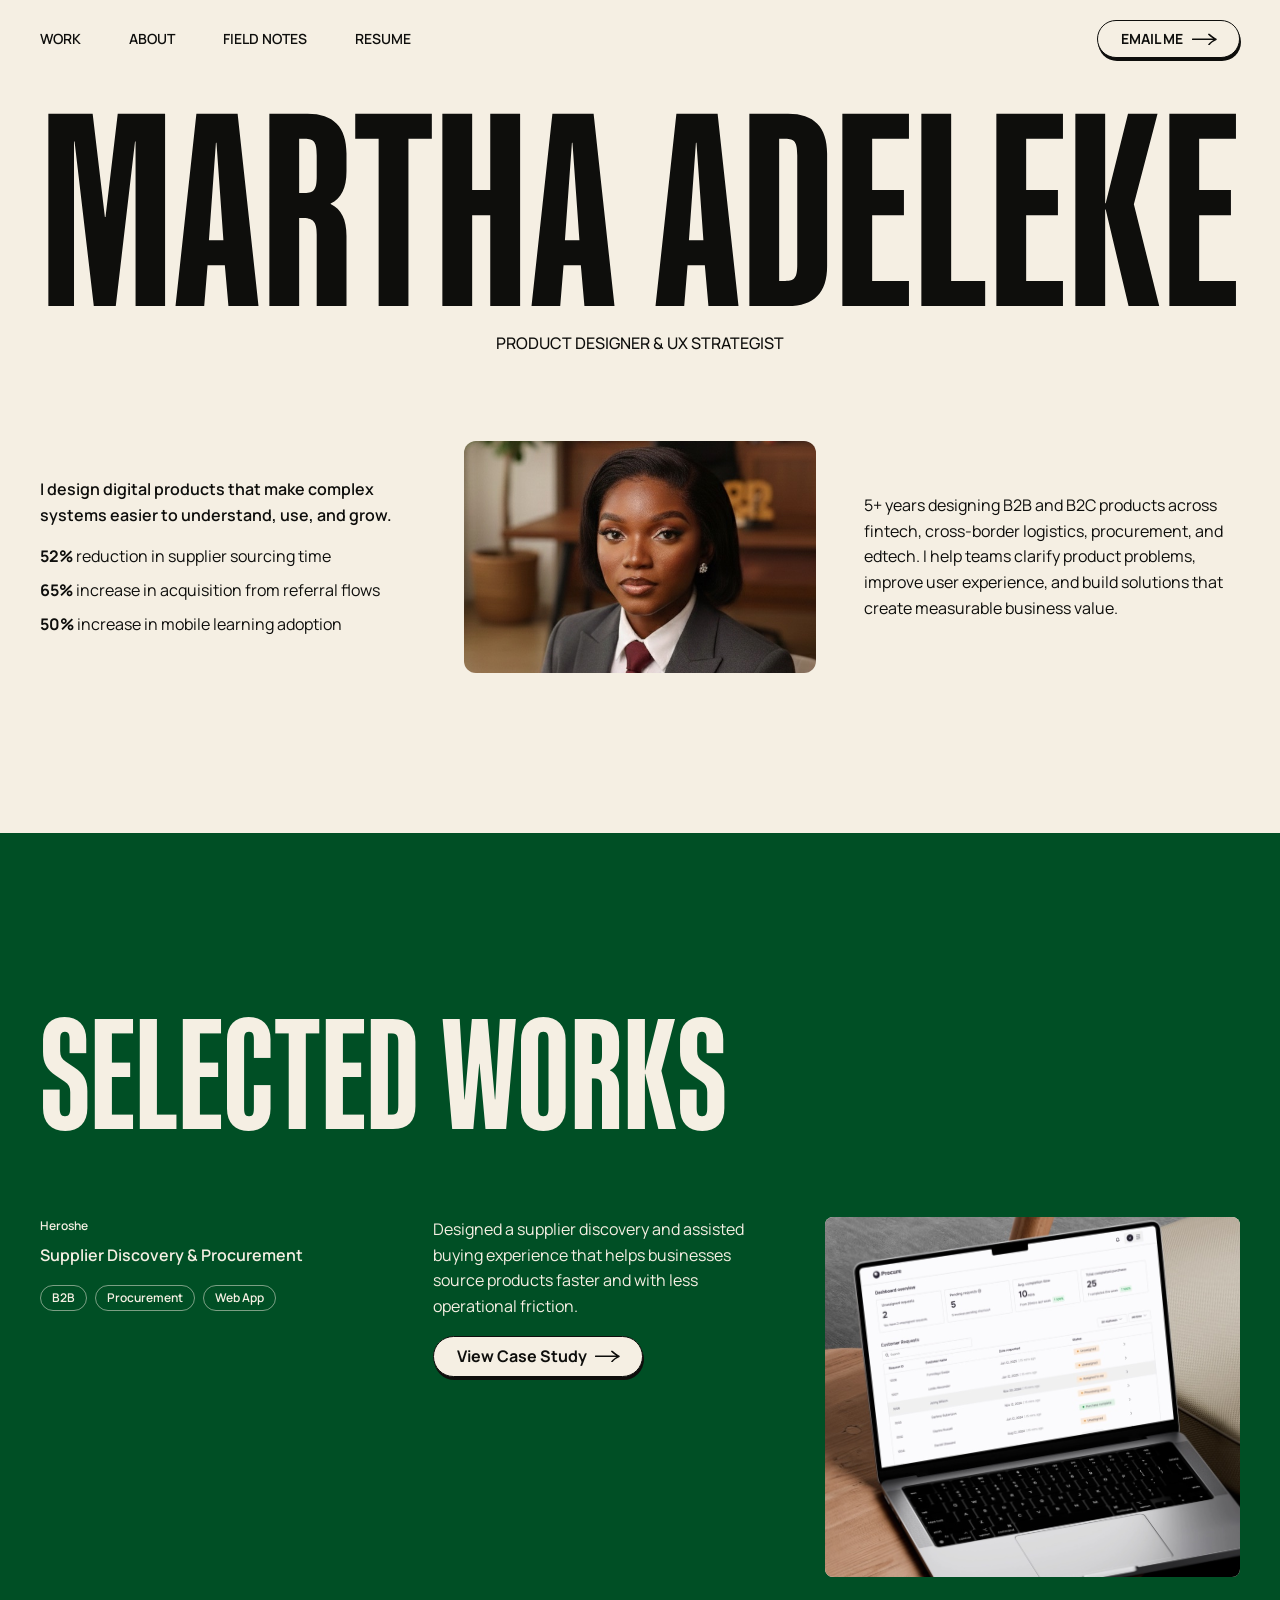
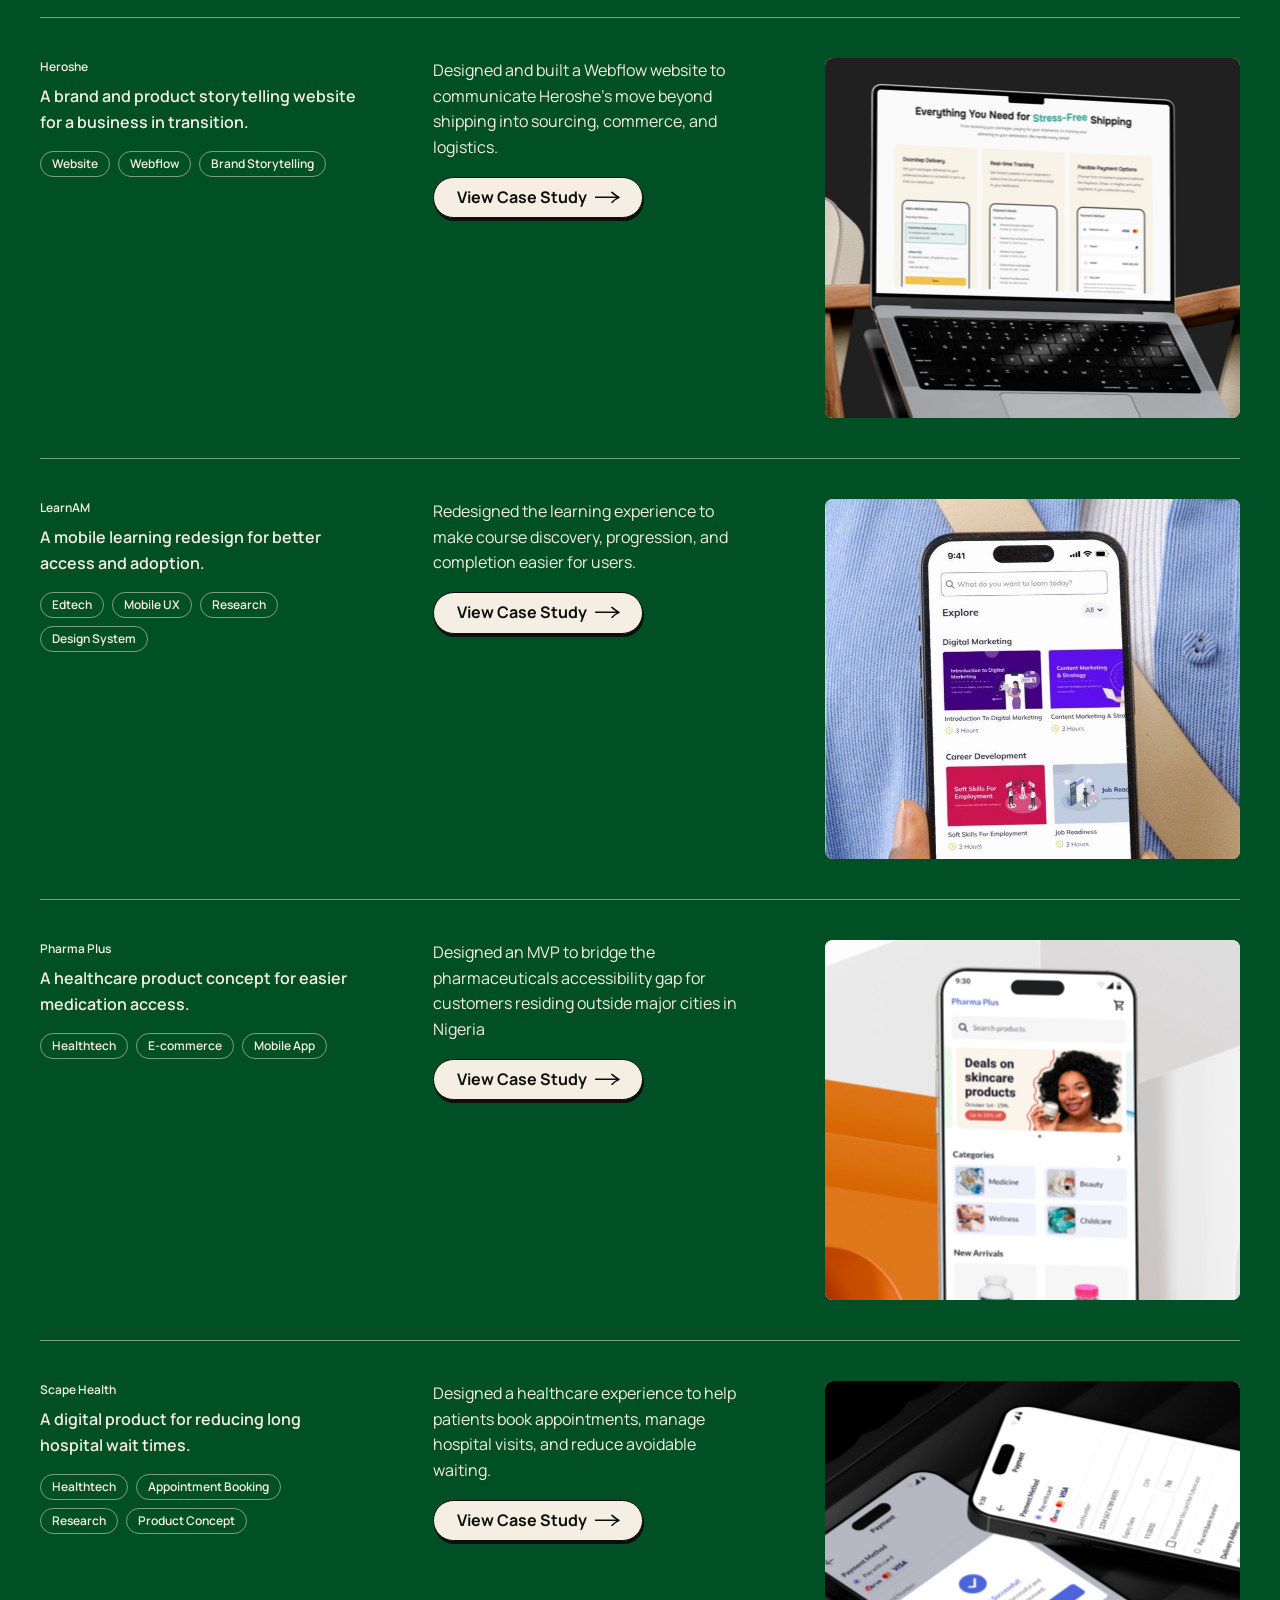
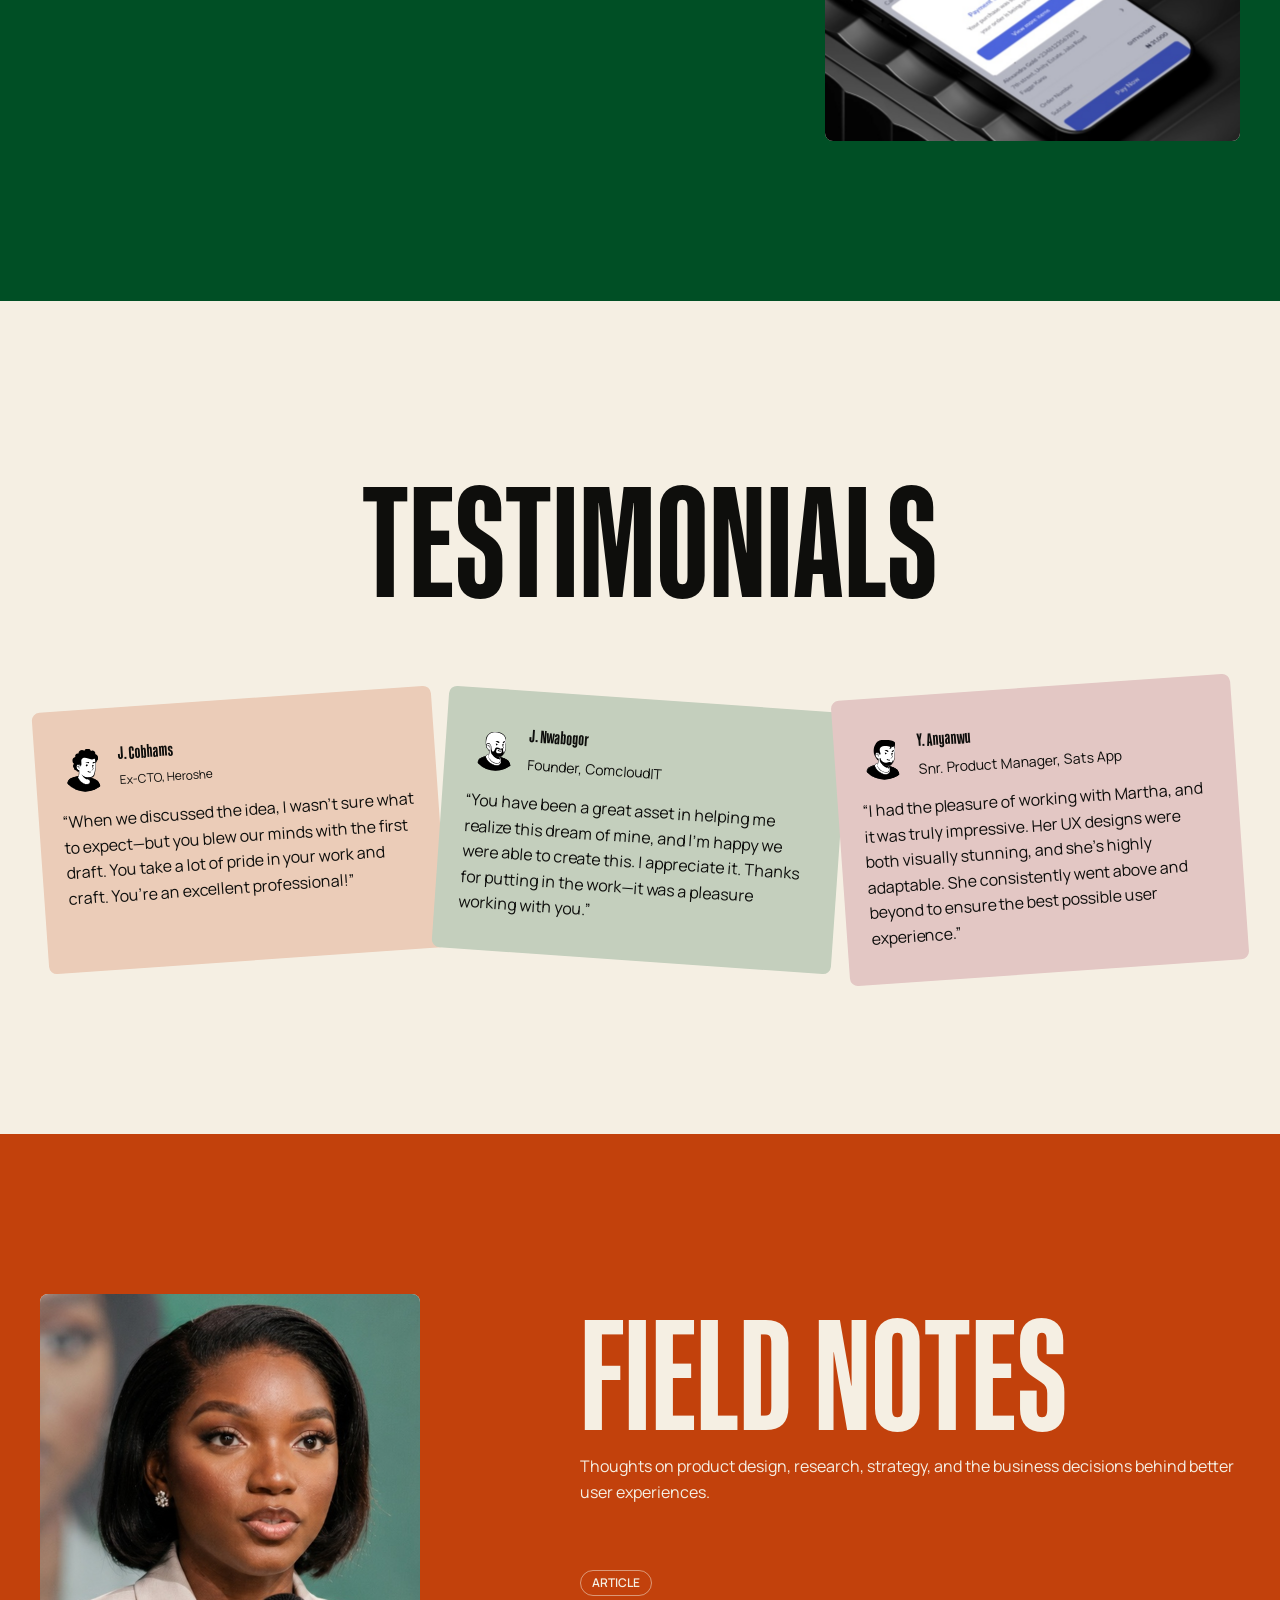
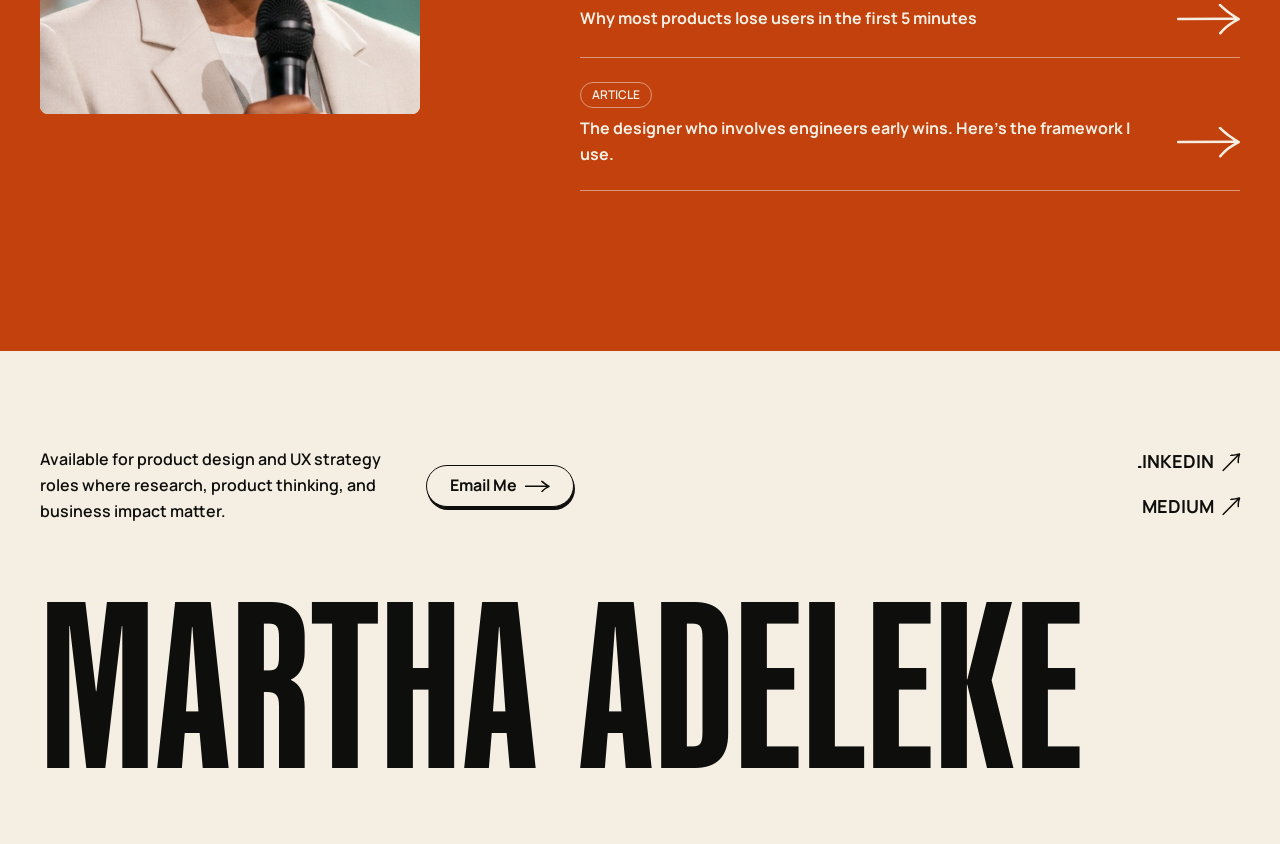
==== commit 4e4e9066: "Add Scape Health's services section, fix CTA sizing, cut page weight Figma: - Scape Health gains "Wh" ====
--- a/index.html
+++ b/index.html
@@ -29,7 +29,7 @@
       </nav>
       <a class="btn nav-cta" href="mailto:marthaadeleke@gmail.com">
         <span class="btn__label" aria-live="polite">Email Me</span>
-        <span class="btn__icon"><img src="assets/arrow-union.svg" alt="" width="12" height="25"></span>
+        <span class="btn__icon"><img loading="lazy" decoding="async" src="assets/arrow-union.svg" alt="" width="12" height="25"></span>
       </a>
     </div>
   </header>
@@ -56,7 +56,7 @@
       </div>
 
       <figure class="media" data-reveal="rise">
-        <img src="assets/personal-image.png" alt="Martha Adeleke">
+        <img src="assets/personal-image.jpg" alt="Martha Adeleke">
       </figure>
 
       <div class="feature feature--right" data-reveal="rise">
@@ -84,11 +84,11 @@
             <p>Designed a supplier discovery and assisted buying experience that helps businesses source products faster and with less operational friction.</p>
             <a class="btn btn--case" href="procure.html">
               View Case Study
-              <span class="btn__icon"><img src="assets/arrow-union.svg" alt="" width="12" height="25"></span>
+              <span class="btn__icon"><img loading="lazy" decoding="async" src="assets/arrow-union.svg" alt="" width="12" height="25"></span>
             </a>
           </div>
           <figure class="work__media work__media--procurement">
-            <img src="assets/work-heroshe-procurement.jpg" alt="Heroshe supplier discovery dashboard on a laptop">
+            <img loading="lazy" decoding="async" src="assets/work-heroshe-procurement.jpg" alt="Heroshe supplier discovery dashboard on a laptop">
           </figure>
         </article>
 
@@ -106,11 +106,11 @@
             <p>Designed and built a Webflow website to communicate Heroshe’s move beyond shipping into sourcing, commerce, and logistics.</p>
             <a class="btn btn--case" href="heroshe-website.html">
               View Case Study
-              <span class="btn__icon"><img src="assets/arrow-union.svg" alt="" width="12" height="25"></span>
+              <span class="btn__icon"><img loading="lazy" decoding="async" src="assets/arrow-union.svg" alt="" width="12" height="25"></span>
             </a>
           </div>
           <figure class="work__media work__media--website">
-            <img src="assets/work-heroshe-website.jpg" alt="Heroshe marketing website on a laptop">
+            <img loading="lazy" decoding="async" src="assets/work-heroshe-website.jpg" alt="Heroshe marketing website on a laptop">
           </figure>
         </article>
 
@@ -129,11 +129,11 @@
             <p>Redesigned the learning experience to make course discovery, progression, and completion easier for users.</p>
             <a class="btn btn--case" href="learnam.html">
               View Case Study
-              <span class="btn__icon"><img src="assets/arrow-union.svg" alt="" width="12" height="25"></span>
+              <span class="btn__icon"><img loading="lazy" decoding="async" src="assets/arrow-union.svg" alt="" width="12" height="25"></span>
             </a>
           </div>
           <figure class="work__media work__media--learnam">
-            <img src="assets/work-learnam.jpg" alt="LearnAM mobile app held in hand">
+            <img loading="lazy" decoding="async" src="assets/work-learnam.jpg" alt="LearnAM mobile app held in hand">
           </figure>
         </article>
 
@@ -151,11 +151,11 @@
             <p>Designed an MVP to bridge the pharmaceuticals accessibility gap for customers residing outside major cities in Nigeria</p>
             <a class="btn btn--case" href="pharma-plus.html">
               View Case Study
-              <span class="btn__icon"><img src="assets/arrow-union.svg" alt="" width="12" height="25"></span>
+              <span class="btn__icon"><img loading="lazy" decoding="async" src="assets/arrow-union.svg" alt="" width="12" height="25"></span>
             </a>
           </div>
           <figure class="work__media work__media--pharma">
-            <img src="assets/work-pharma-plus.jpg" alt="Pharma Plus mobile app screens">
+            <img loading="lazy" decoding="async" src="assets/work-pharma-plus.jpg" alt="Pharma Plus mobile app screens">
           </figure>
         </article>
 
@@ -174,11 +174,11 @@
             <p>Designed a healthcare experience to help patients book appointments, manage hospital visits, and reduce avoidable waiting.</p>
             <a class="btn btn--case" href="scape-health.html">
               View Case Study
-              <span class="btn__icon"><img src="assets/arrow-union.svg" alt="" width="12" height="25"></span>
+              <span class="btn__icon"><img loading="lazy" decoding="async" src="assets/arrow-union.svg" alt="" width="12" height="25"></span>
             </a>
           </div>
           <figure class="work__media work__media--scape">
-            <img src="assets/work-scape-health.jpg" alt="Scape Health appointment booking app screens">
+            <img loading="lazy" decoding="async" src="assets/work-scape-health.jpg" alt="Scape Health appointment booking app screens">
           </figure>
         </article>
       </div>
@@ -194,12 +194,12 @@
           <figcaption class="quote__author">
             <span class="quote__avatar">
     <span class="avatar">
-      <img src="assets/avatar/body.svg" alt="" style="left:13.3%;top:68.85%;width:67.04%;height:31.02%">
-      <img src="assets/avatar/outfit-24.svg" alt="" style="left:4.38%;top:67.1%;width:84.45%;height:45.17%">
-      <img src="assets/avatar/head-08.svg" alt="" style="left:29.68%;top:19.29%;width:42.91%;height:65.37%">
-      <img src="assets/avatar/mouth.svg" alt="" style="left:54.48%;top:56.14%;width:7.21%;height:3.39%">
-      <img src="assets/avatar/eyes-normal.svg" alt="" style="left:49.14%;top:36.98%;width:21.93%;height:10.96%">
-      <img src="assets/avatar/hair-22.svg" alt="" style="left:22.55%;top:11.1%;width:55.46%;height:47.45%">
+      <img loading="lazy" decoding="async" src="assets/avatar/body.svg" alt="" style="left:13.3%;top:68.85%;width:67.04%;height:31.02%">
+      <img loading="lazy" decoding="async" src="assets/avatar/outfit-24.svg" alt="" style="left:4.38%;top:67.1%;width:84.45%;height:45.17%">
+      <img loading="lazy" decoding="async" src="assets/avatar/head-08.svg" alt="" style="left:29.68%;top:19.29%;width:42.91%;height:65.37%">
+      <img loading="lazy" decoding="async" src="assets/avatar/mouth.svg" alt="" style="left:54.48%;top:56.14%;width:7.21%;height:3.39%">
+      <img loading="lazy" decoding="async" src="assets/avatar/eyes-normal.svg" alt="" style="left:49.14%;top:36.98%;width:21.93%;height:10.96%">
+      <img loading="lazy" decoding="async" src="assets/avatar/hair-22.svg" alt="" style="left:22.55%;top:11.1%;width:55.46%;height:47.45%">
     </span>
           </span>
             <span class="quote__meta">
@@ -216,13 +216,13 @@
           <figcaption class="quote__author">
             <span class="quote__avatar">
     <span class="avatar">
-      <img src="assets/avatar/body.svg" alt="" style="left:13.3%;top:68.85%;width:67.04%;height:31.02%">
-      <img src="assets/avatar/outfit-04-a.svg" alt="" style="left:4.56%;top:67.88%;width:84.28%;height:44.23%">
-      <img src="assets/avatar/outfit-04-b.svg" alt="" style="left:29.42%;top:65.16%;width:34.05%;height:23.98%">
-      <img src="assets/avatar/head-04.svg" alt="" style="left:29.67%;top:19.31%;width:43.01%;height:65.35%">
-      <img src="assets/avatar/mouth.svg" alt="" style="left:54.48%;top:56.14%;width:7.21%;height:3.39%">
-      <img src="assets/avatar/eyes-angry.svg" alt="" style="left:49.66%;top:38.49%;width:20.91%;height:9.45%">
-      <img src="assets/avatar/beard3.svg" alt="" style="left:39.87%;top:46.73%;width:29.77%;height:25.06%">
+      <img loading="lazy" decoding="async" src="assets/avatar/body.svg" alt="" style="left:13.3%;top:68.85%;width:67.04%;height:31.02%">
+      <img loading="lazy" decoding="async" src="assets/avatar/outfit-04-a.svg" alt="" style="left:4.56%;top:67.88%;width:84.28%;height:44.23%">
+      <img loading="lazy" decoding="async" src="assets/avatar/outfit-04-b.svg" alt="" style="left:29.42%;top:65.16%;width:34.05%;height:23.98%">
+      <img loading="lazy" decoding="async" src="assets/avatar/head-04.svg" alt="" style="left:29.67%;top:19.31%;width:43.01%;height:65.35%">
+      <img loading="lazy" decoding="async" src="assets/avatar/mouth.svg" alt="" style="left:54.48%;top:56.14%;width:7.21%;height:3.39%">
+      <img loading="lazy" decoding="async" src="assets/avatar/eyes-angry.svg" alt="" style="left:49.66%;top:38.49%;width:20.91%;height:9.45%">
+      <img loading="lazy" decoding="async" src="assets/avatar/beard3.svg" alt="" style="left:39.87%;top:46.73%;width:29.77%;height:25.06%">
     </span>
           </span>
             <span class="quote__meta">
@@ -239,14 +239,14 @@
           <figcaption class="quote__author">
             <span class="quote__avatar">
     <span class="avatar">
-      <img src="assets/avatar/body.svg" alt="" style="left:13.3%;top:68.85%;width:67.04%;height:31.02%">
-      <img src="assets/avatar/outfit-04-a.svg" alt="" style="left:4.56%;top:67.88%;width:84.28%;height:44.23%">
-      <img src="assets/avatar/outfit-04-b.svg" alt="" style="left:29.42%;top:65.16%;width:34.05%;height:23.98%">
-      <img src="assets/avatar/head-04.svg" alt="" style="left:29.67%;top:19.31%;width:43.01%;height:65.35%">
-      <img src="assets/avatar/mouth.svg" alt="" style="left:54.48%;top:56.14%;width:7.21%;height:3.39%">
-      <img src="assets/avatar/eyes-angry.svg" alt="" style="left:49.66%;top:38.49%;width:20.91%;height:9.45%">
-      <img src="assets/avatar/hair-26.svg" alt="" style="left:27.97%;top:17.66%;width:45.5%;height:42.35%">
-      <img src="assets/avatar/beard2.svg" alt="" style="left:40.29%;top:54.75%;width:29.48%;height:16.78%">
+      <img loading="lazy" decoding="async" src="assets/avatar/body.svg" alt="" style="left:13.3%;top:68.85%;width:67.04%;height:31.02%">
+      <img loading="lazy" decoding="async" src="assets/avatar/outfit-04-a.svg" alt="" style="left:4.56%;top:67.88%;width:84.28%;height:44.23%">
+      <img loading="lazy" decoding="async" src="assets/avatar/outfit-04-b.svg" alt="" style="left:29.42%;top:65.16%;width:34.05%;height:23.98%">
+      <img loading="lazy" decoding="async" src="assets/avatar/head-04.svg" alt="" style="left:29.67%;top:19.31%;width:43.01%;height:65.35%">
+      <img loading="lazy" decoding="async" src="assets/avatar/mouth.svg" alt="" style="left:54.48%;top:56.14%;width:7.21%;height:3.39%">
+      <img loading="lazy" decoding="async" src="assets/avatar/eyes-angry.svg" alt="" style="left:49.66%;top:38.49%;width:20.91%;height:9.45%">
+      <img loading="lazy" decoding="async" src="assets/avatar/hair-26.svg" alt="" style="left:27.97%;top:17.66%;width:45.5%;height:42.35%">
+      <img loading="lazy" decoding="async" src="assets/avatar/beard2.svg" alt="" style="left:40.29%;top:54.75%;width:29.48%;height:16.78%">
     </span>
           </span>
             <span class="quote__meta">
@@ -262,7 +262,7 @@
 
   <section class="notes" id="field-notes">
     <figure class="notes__media" data-reveal="rise">
-      <img src="assets/field-notes-speaker.jpg" alt="Martha Adeleke speaking at a keynote">
+      <img loading="lazy" decoding="async" src="assets/field-notes-speaker.jpg" alt="Martha Adeleke speaking at a keynote">
     </figure>
 
     <div class="notes__body">
@@ -276,7 +276,7 @@
           <span class="tag">ARTICLE</span>
           <span class="note__head">
             <span class="note__title">Why most products lose users in the first 5 minutes</span>
-            <span class="note__arrow"><img src="assets/arrow-union-paper.svg" alt="" width="31" height="63"></span>
+            <span class="note__arrow"><img loading="lazy" decoding="async" src="assets/arrow-union-paper.svg" alt="" width="31" height="63"></span>
           </span>
         </a>
 
@@ -284,7 +284,7 @@
           <span class="tag">ARTICLE</span>
           <span class="note__head">
             <span class="note__title">The designer who involves engineers early wins. Here’s the framework I use.</span>
-            <span class="note__arrow"><img src="assets/arrow-union-paper.svg" alt="" width="31" height="63"></span>
+            <span class="note__arrow"><img loading="lazy" decoding="async" src="assets/arrow-union-paper.svg" alt="" width="31" height="63"></span>
           </span>
         </a>
 
@@ -301,15 +301,15 @@
           <p class="footer__blurb">Available for product design and UX strategy roles where research, product thinking, and business impact matter.</p>
           <a class="btn" href="mailto:marthaadeleke@gmail.com">
             <span class="btn__label" aria-live="polite">Email Me</span>
-            <span class="btn__icon"><img src="assets/arrow-union.svg" alt="" width="12" height="25"></span>
+            <span class="btn__icon"><img loading="lazy" decoding="async" src="assets/arrow-union.svg" alt="" width="12" height="25"></span>
           </a>
         </div>
         <div class="footer__wordmark" data-stagger><span data-reveal="mask">MARTHA</span><span data-reveal="mask">ADELEKE</span></div>
       </div>
 
       <nav class="footer__links" data-reveal="rise">
-        <a href="https://www.linkedin.com/in/martha-adeleke/" target="_blank" rel="noopener noreferrer">LINKEDIN<span class="link-arrow"><img src="assets/arrow-union.svg" alt="" width="12" height="25"></span></a>
-        <a href="https://medium.com/@marthaadeleke" target="_blank" rel="noopener noreferrer">MEDIUM<span class="link-arrow"><img src="assets/arrow-union.svg" alt="" width="12" height="25"></span></a>
+        <a href="https://www.linkedin.com/in/martha-adeleke/" target="_blank" rel="noopener noreferrer">LINKEDIN<span class="link-arrow"><img loading="lazy" decoding="async" src="assets/arrow-union.svg" alt="" width="12" height="25"></span></a>
+        <a href="https://medium.com/@marthaadeleke" target="_blank" rel="noopener noreferrer">MEDIUM<span class="link-arrow"><img loading="lazy" decoding="async" src="assets/arrow-union.svg" alt="" width="12" height="25"></span></a>
       </nav>
     </div>
   </footer>
--- a/assets/styles.css
+++ b/assets/styles.css
@@ -74,7 +74,6 @@
   .nav-brand,
   .nav-toggle { display: none; }
 
-
   .nav-link {
     display: inline-flex;
     align-items: center;
@@ -419,9 +418,11 @@
     width: 169.39759%; height: 146.11111%;
     left: 53.45783%; top: 56.66667%;
   }
+  /* This one's source is cropped to the window rather than scaled inside it:
+     at 374% only 6% of its pixels were ever visible, and it was 1.8MB of the
+     homepage's 2MB. The file now holds exactly what shows, so it fills. */
   .work__media--learnam img {
-    width: 374.61759%; height: 459.44444%;
-    left: 87.55422%; top: 60.55556%;
+    width: 100%; height: 100%;
   }
   .work__media--pharma img {
     width: 204.57831%; height: 176.94444%;
@@ -759,14 +760,17 @@
     display: inline-flex;
     align-items: center;
     justify-content: center;
-    width: 14px;
-    height: 14px;
+    /* Square, because a rotated element keeps its pre-rotation footprint. */
+    width: 18px;
+    height: 18px;
     flex-shrink: 0;
   }
   .link-arrow img {
     display: block;
-    width: 7px;
-    height: 14px;
+    /* The same glyph size the buttons use. Drawn smaller it reads thinner,
+       since the arrow is a filled shape whose weight scales with it. */
+    width: 12.274px;
+    height: 24.545px;
     transform: rotate(-135deg);
     transition: transform 220ms cubic-bezier(0.22, 1, 0.36, 1);
   }
@@ -866,7 +870,6 @@
       clip-path: inset(-35% -12% -35% -12%);
     }
   }
-
 
   /* ---------- About page ---------- */
 
@@ -1029,7 +1032,6 @@
     font-weight: 400;
   }
 
-
   /* ---------- Case study ---------- */
 
   .case {
@@ -1176,54 +1178,6 @@
      A full-width 480px band on ink. Children keep the exact pixel sizes Figma
      gives and are placed by their offset from the frame centre, so the
      composition holds whatever width the column ends up. */
-  .case-shot {
-    position: relative;
-    width: 100%;
-    height: 480px;
-    border-radius: 16px;
-    overflow: hidden;
-    background: var(--ink);
-  }
-  .case-shot > * {
-    position: absolute;
-    left: 50%;
-    top: 50%;
-    max-width: none;
-    transform: translate(-50%, -50%);
-    pointer-events: none;
-  }
-  .case-shot img { display: block; width: 100%; height: 100%; object-fit: cover; }
-  .case-shot .shot-rounded { border-radius: 8px; overflow: hidden; }
-
-  /* The blurred plate behind every product shot. Needs to outrank the
-     `.case-shot img` sizing rule, hence the doubled selector. */
-  .case-shot img.shot-backdrop {
-    left: calc(50% + 68px);
-    top: calc(50% - 283px);
-    width: 1740px;
-    height: 1160px;
-    opacity: 0.3;
-    filter: blur(6px);
-  }
-
-  .case-shot--hero .shot-hero { left: calc(50% - 0.5px); top: calc(50% + 139px); width: 1147px; height: 858px; }
-
-  .case-shot--context .shot-web { left: calc(50% + 0.5px); top: 50%; width: 771px; height: 440px; }
-  .case-shot--context .shot-web img { height: 115.37%; top: -0.02%; position: absolute; left: 0; }
-
-  .case-shot--storelist .shot-web    { left: calc(50% - 109px); top: calc(50% - 0.97px); width: 606px; height: 438px; }
-  .case-shot--storelist .shot-web img { height: 103.44%; top: 0.02%; position: absolute; left: 0; }
-  .case-shot--storelist .shot-mobile { left: calc(50% + 310px); top: calc(50% - 0.47px); width: 202px; height: 437px; }
-
-  .case-shot--buyforme1 .shot-web    { left: calc(50% - 101px); top: calc(50% + 0.03px); width: 712px; height: 436px; }
-  .case-shot--buyforme1 .shot-mobile { left: calc(50% + 364px); top: calc(50% - 0.47px); width: 186px; height: 437px; }
-
-  .case-shot--buyforme2 .shot-web    { left: calc(50% - 101px); top: calc(50% - 0.97px); width: 698px; height: 436px; }
-  .case-shot--buyforme2 .shot-mobile { left: calc(50% + 357px); top: calc(50% - 0.47px); width: 186px; height: 437px; }
-
-  .case-shot--agent .shot-web        { left: calc(50% - 98.5px); top: calc(50% - 0.47px); width: 539px; height: 437px; }
-  .case-shot--agent .shot-mobile     { left: calc(50% + 277px); top: calc(50% - 0.47px); width: 180px; height: 437px; }
-  .case-shot--agent .shot-mobile img { height: 156.75%; top: 0; left: -0.02%; width: 100.05%; position: absolute; }
 
   /* --- Standalone figures (no ink plate) --- */
 
@@ -1453,7 +1407,6 @@
   .case-reflection p { width: 100%; }
   .case-reflection b { font-weight: 700; }
 
-
   /* --- Heroshe Website case study --- */
 
   /* This study runs a narrower contents rail than Procure. */
@@ -1486,6 +1439,72 @@
     height: auto;
     max-width: none;
   }
+  /* --- Procure: screen previews --- */
+
+  /* A desktop screen and a mobile one side by side on the sand plate. The flex
+     ratios are the frame's own pixel widths, so the pair divides the plate
+     exactly as drawn at any column width, and each screen keeps its 8px
+     rounding against the sand. */
+  .case-screens {
+    display: flex;
+    align-items: flex-start;
+    gap: 16px;
+    width: 100%;
+  }
+  .case-screens > * {
+    position: relative;
+    min-width: 0;
+    overflow: hidden;
+    border-radius: 8px;
+  }
+  .case-screens img {
+    display: block;
+    width: 100%;
+    height: 100%;
+    object-fit: cover;
+  }
+
+  .case-screens--storelist > :first-child { flex: 739 1 0; aspect-ratio: 739 / 534; }
+  .case-screens--storelist > :last-child  { flex: 245 1 0; aspect-ratio: 245 / 532; }
+  .case-screens--buyforme  > :first-child { flex: 780 1 0; aspect-ratio: 780 / 478; }
+  .case-screens--buyforme  > :last-child  { flex: 203 1 0; aspect-ratio: 203 / 477; }
+  .case-screens--buyforme2 > :first-child { aspect-ratio: 780 / 488; }
+  .case-screens--buyforme2 > :last-child  { aspect-ratio: 203 / 488; }
+  .case-screens--agent     > :first-child { flex: 737 1 0; aspect-ratio: 737 / 598; }
+  .case-screens--agent     > :last-child  { flex: 246 1 0; aspect-ratio: 246 / 597; }
+
+  /* The agent's mobile screen is the one the frame crops hard - it shows the
+     top 64% of a tall capture - so it is placed rather than covered. */
+  .case-screens--agent > :last-child img {
+    position: absolute;
+    left: -0.02%;
+    top: 0;
+    width: 100.05%;
+    height: 156.75%;
+    object-fit: fill;
+  }
+
+  /* A single screen filling the plate. --journey carries the frame's crop: the
+     capture is wider and taller than the band it is shown in. */
+  .case-screen {
+    /* A span by default, so it needs this before width or aspect-ratio apply -
+       without it the cropped journey plate collapses to its padding. */
+    display: block;
+    position: relative;
+    width: 100%;
+    overflow: hidden;
+    border-radius: 8px;
+  }
+  .case-screen img { display: block; width: 100%; height: auto; }
+  .case-screen--journey { aspect-ratio: 1000 / 317; }
+  .case-screen--journey img {
+    position: absolute;
+    left: -3.25%;
+    top: -41%;
+    width: 103.25%;
+    height: 141%;
+  }
+
   .case-plate__grid {
     display: grid;
     grid-template-columns: repeat(2, minmax(0, 1fr));
@@ -1935,7 +1954,7 @@
       /* The hover underline sweep reads as a glitch on a full-width row. */
       background-image: none;
     }
-    .nav-panel .nav-cta { align-self: stretch; margin-top: 24px; }
+    .nav-panel .nav-cta { align-self: flex-start; margin-top: 24px; }
 
     /* Anchors have to clear the pinned bar. */
     section[id] { scroll-margin-top: calc(var(--nav-h) + 16px); }
@@ -2074,26 +2093,6 @@
     /* The bands compose a desktop shot beside a phone shot at fixed pixel sizes
        and fixed offsets from centre. Neither survives a narrow column, so on
        phones the band shows the desktop shot centred and drops the phone one. */
-    .case-shot { height: auto; aspect-ratio: 960 / 480; }
-    .case-shot .shot-mobile { display: none; }
-    .case-shot img.shot-backdrop { left: 50%; top: 50%; width: 160%; height: 160%; }
-    .case-shot--hero .shot-hero,
-    .case-shot--context .shot-web,
-    .case-shot--storelist .shot-web,
-    .case-shot--buyforme1 .shot-web,
-    .case-shot--buyforme2 .shot-web,
-    .case-shot--agent .shot-web {
-      left: 50%;
-      top: 50%;
-      width: auto;
-      height: 84%;
-    }
-    .case-shot--hero .shot-hero      { width: 118%; height: auto; aspect-ratio: 1147 / 858; }
-    .case-shot--context .shot-web    { aspect-ratio: 771 / 440; }
-    .case-shot--storelist .shot-web  { aspect-ratio: 606 / 438; }
-    .case-shot--buyforme1 .shot-web  { aspect-ratio: 712 / 436; }
-    .case-shot--buyforme2 .shot-web  { aspect-ratio: 698 / 436; }
-    .case-shot--agent .shot-web      { aspect-ratio: 539 / 437; }
 
     .next-case { gap: 32px; padding: 96px var(--gutter); }
     .next-case__title { font-size: min(160px, calc((100vw - 2 * var(--gutter)) * 0.125)); }
@@ -2113,13 +2112,13 @@
     .footer__cta {
       order: 1;
       flex-direction: column;
-      align-items: stretch;
+      /* The blurb carries its own full width; the button hugs its label rather
+         than stretching the width of the screen. */
+      align-items: flex-start;
       gap: 24px;
     }
     /* .footer__cta turns column here, so the 362px basis would become a height. */
     .footer__blurb { flex: 0 0 auto; width: 100%; }
-    /* A full-width pill is the easiest target on a phone. */
-    .footer__cta .btn { align-self: stretch; }
 
     .footer__links {
       order: 2;
@@ -2144,33 +2143,6 @@
       font-size: min(240px, calc((100vw - 2 * var(--gutter) - 40px) / 4.19));
     }
 
-    /* Stacked, a paragraph runs the whole column: about 120 characters at 900px
-       and 90 at tablet width, well past comfortable reading. Prose takes a
-       measure of roughly 70 instead - 32em of this face, not ch, whose zero is
-       far wider than the average letter here - while images, plates and tables
-       keep the full column. The cap regulates itself: on a phone the column is
-       narrower than 32em, so it never bites. These sit last in the block so they
-       outrank the rules above that set the same blocks to full width. */
-    .feature__label p,
-    .feature--right p,
-    .notes__intro,
-    .about-hero__lead,
-    .about-section__content p,
-    .about-note,
-    .experience__summary,
-    .footer__blurb,
-    .case-intro__text,
-    .case-lead,
-    .case-prose p,
-    .case-list li,
-    .case-points p,
-    .case-solution__text,
-    .case-decision__title,
-    .case-reflection p,
-    .case-decision p,
-    .case-card,
-    .case-points-list { max-width: 32em; }
-
     /* The impact pair is drawn 2-up and above 900 there is room for it, which
        beats two capped boxes stacked. Height follows the text at this width.
        Narrower than that it stays stacked, as a half column would be unreadable. */
@@ -2184,6 +2156,26 @@
   }
 
   @media (max-width: 700px) {
+    /* A desktop screen and a mobile one sharing a 318px plate would be about
+       235 and 78px across, the second unreadable. The pair scrolls at a legible
+       height instead, the same as the phone rows on the other case studies.
+       Each box keeps its aspect-ratio, so its width follows the height. */
+    .case-screens {
+      overflow-x: auto;
+      -webkit-overflow-scrolling: touch;
+      scroll-snap-type: x mandatory;
+    }
+    /* Matching the per-row rules' specificity, which pin the flex ratios with
+       :first-child / :last-child - a bare `> *` loses to them and the screens
+       go on sharing the plate instead of taking their own width. */
+    .case-screens > :first-child,
+    .case-screens > :last-child {
+      flex: 0 0 auto;
+      height: 360px;
+      width: auto;
+      scroll-snap-align: center;
+    }
+
     .headline {
       flex-direction: column;
       align-items: flex-start;
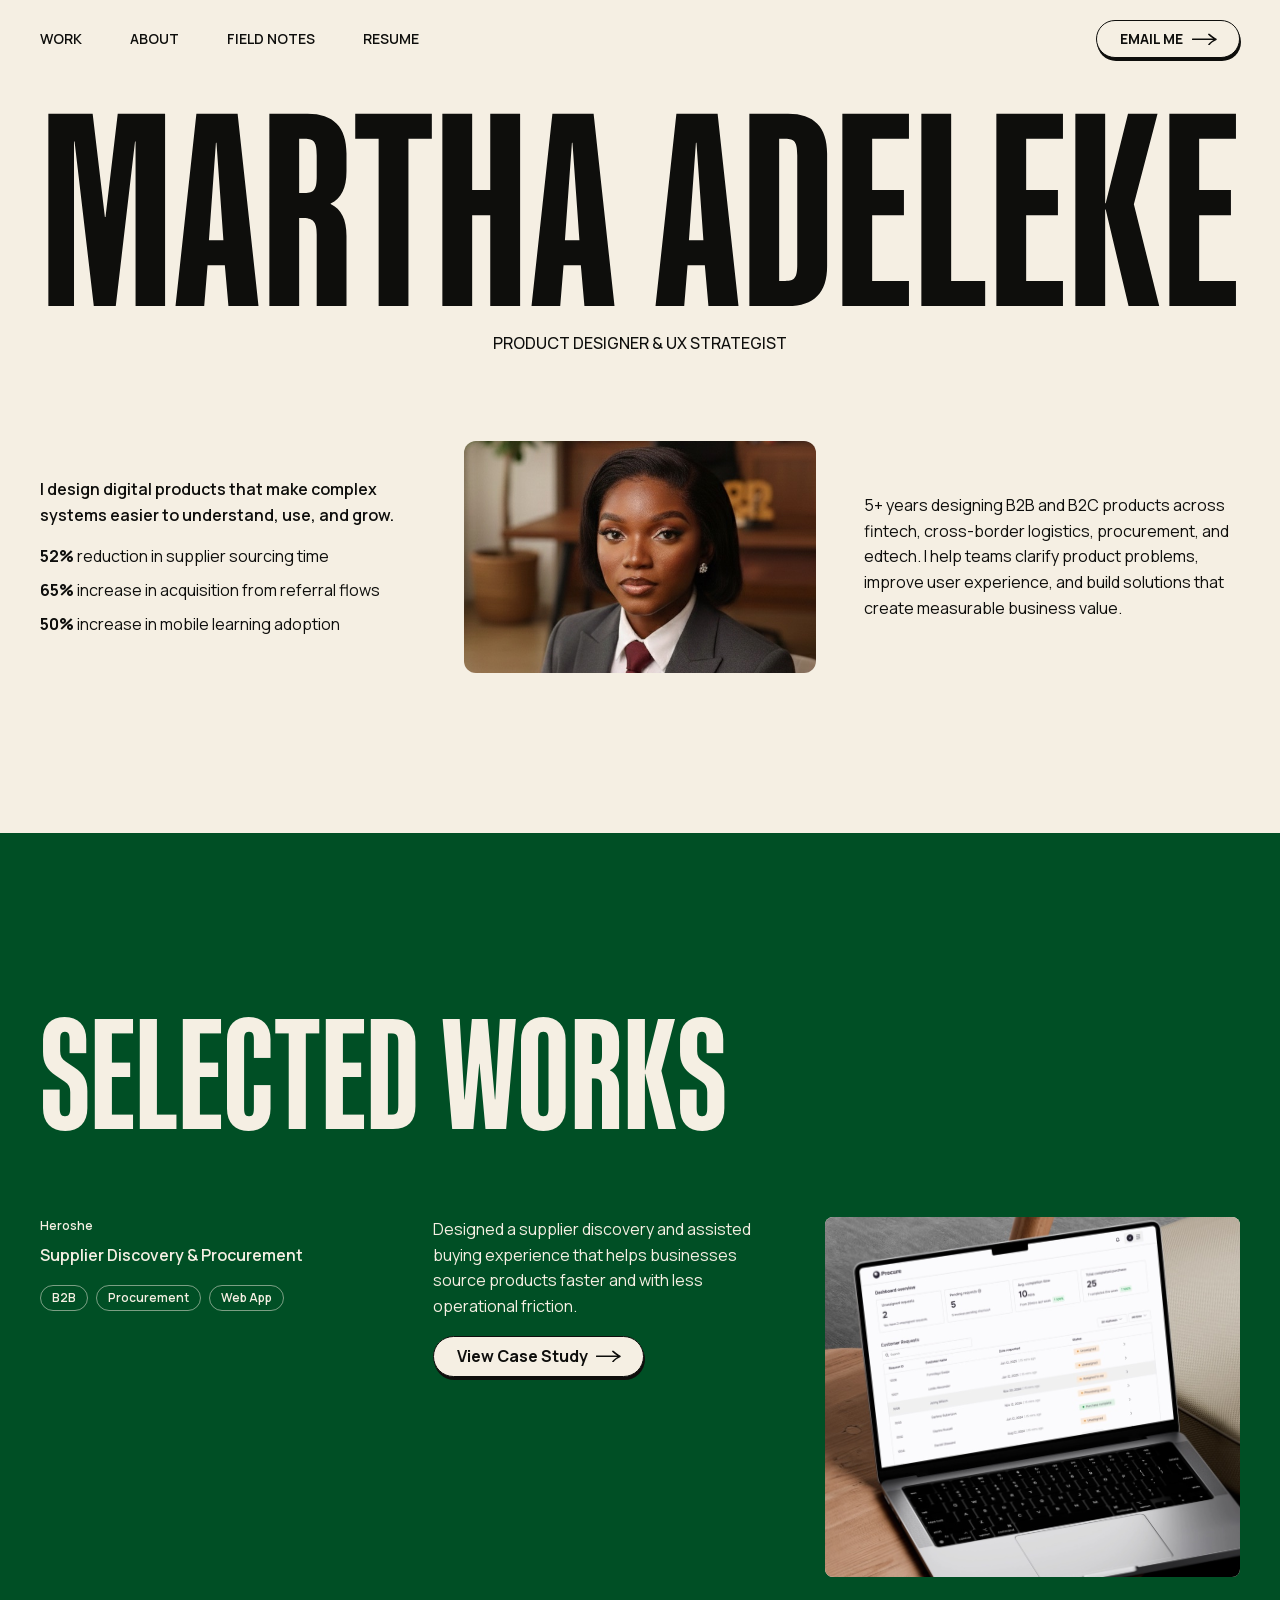
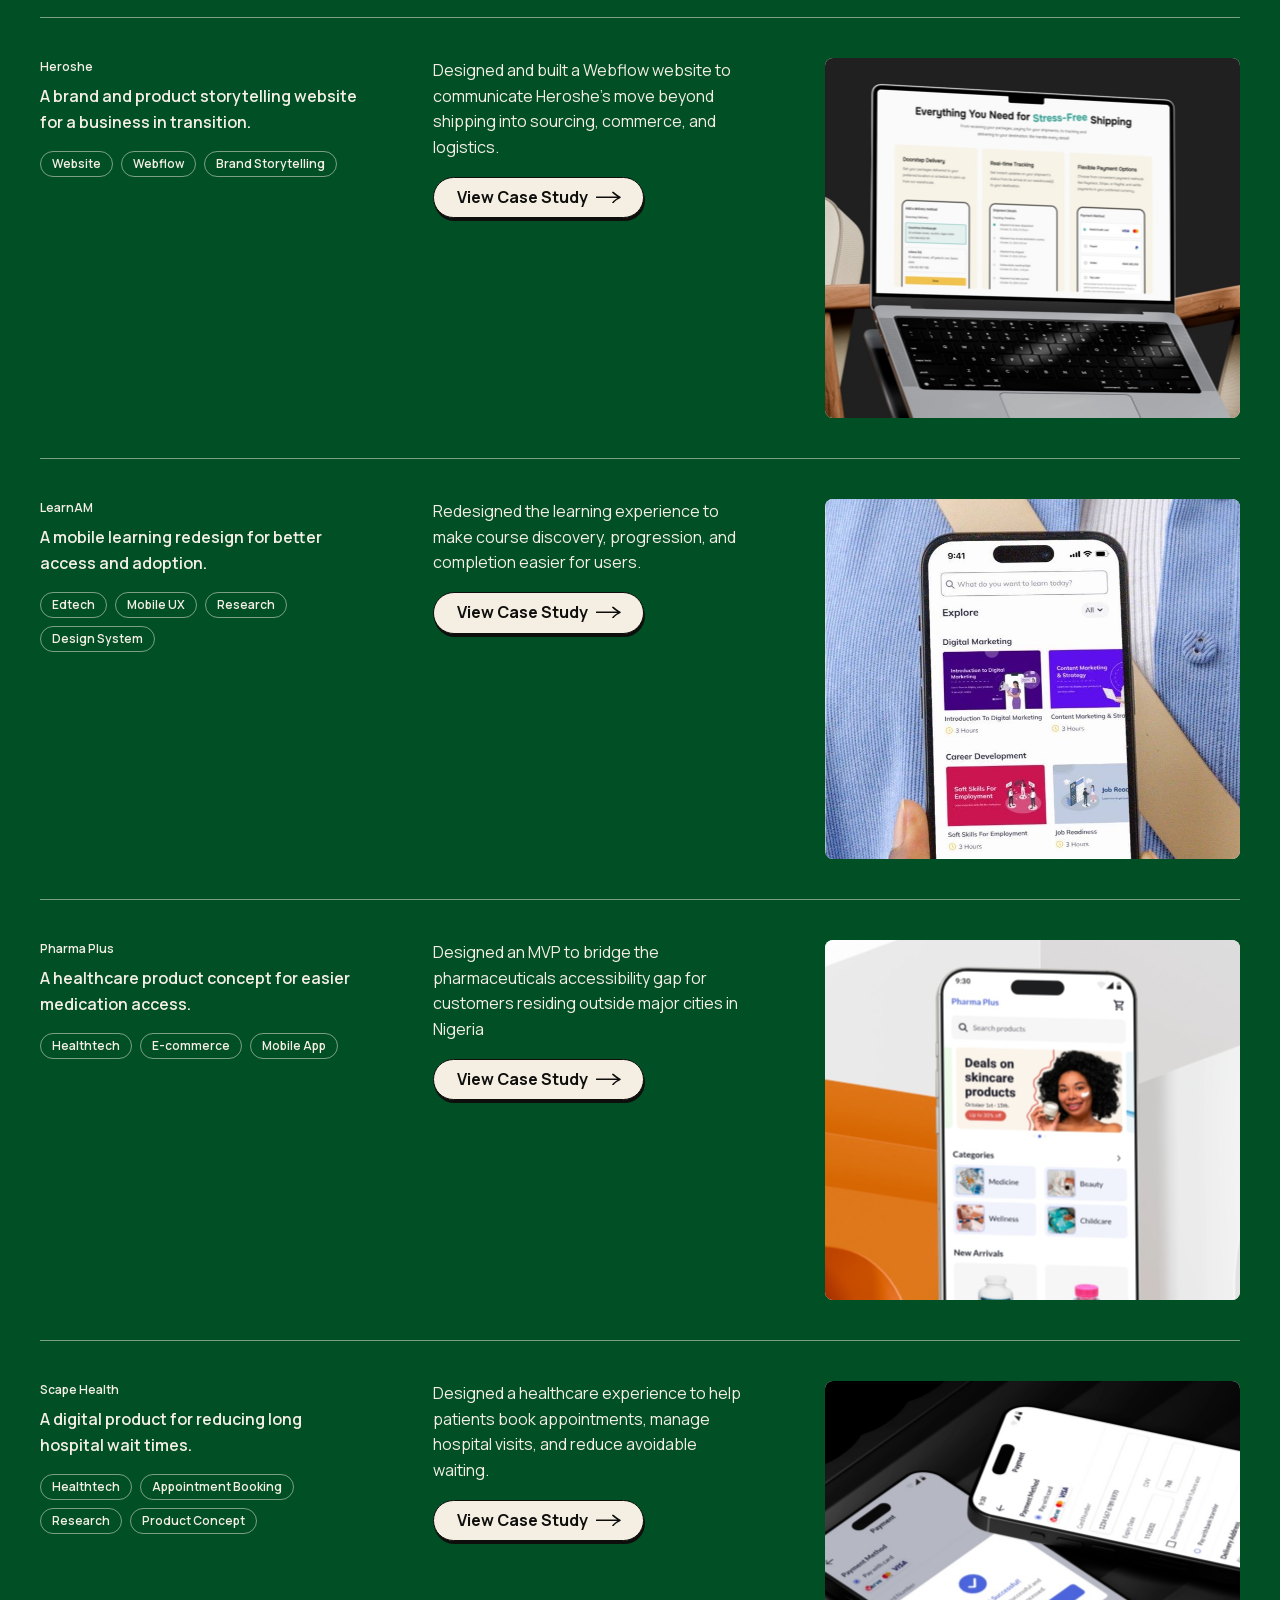
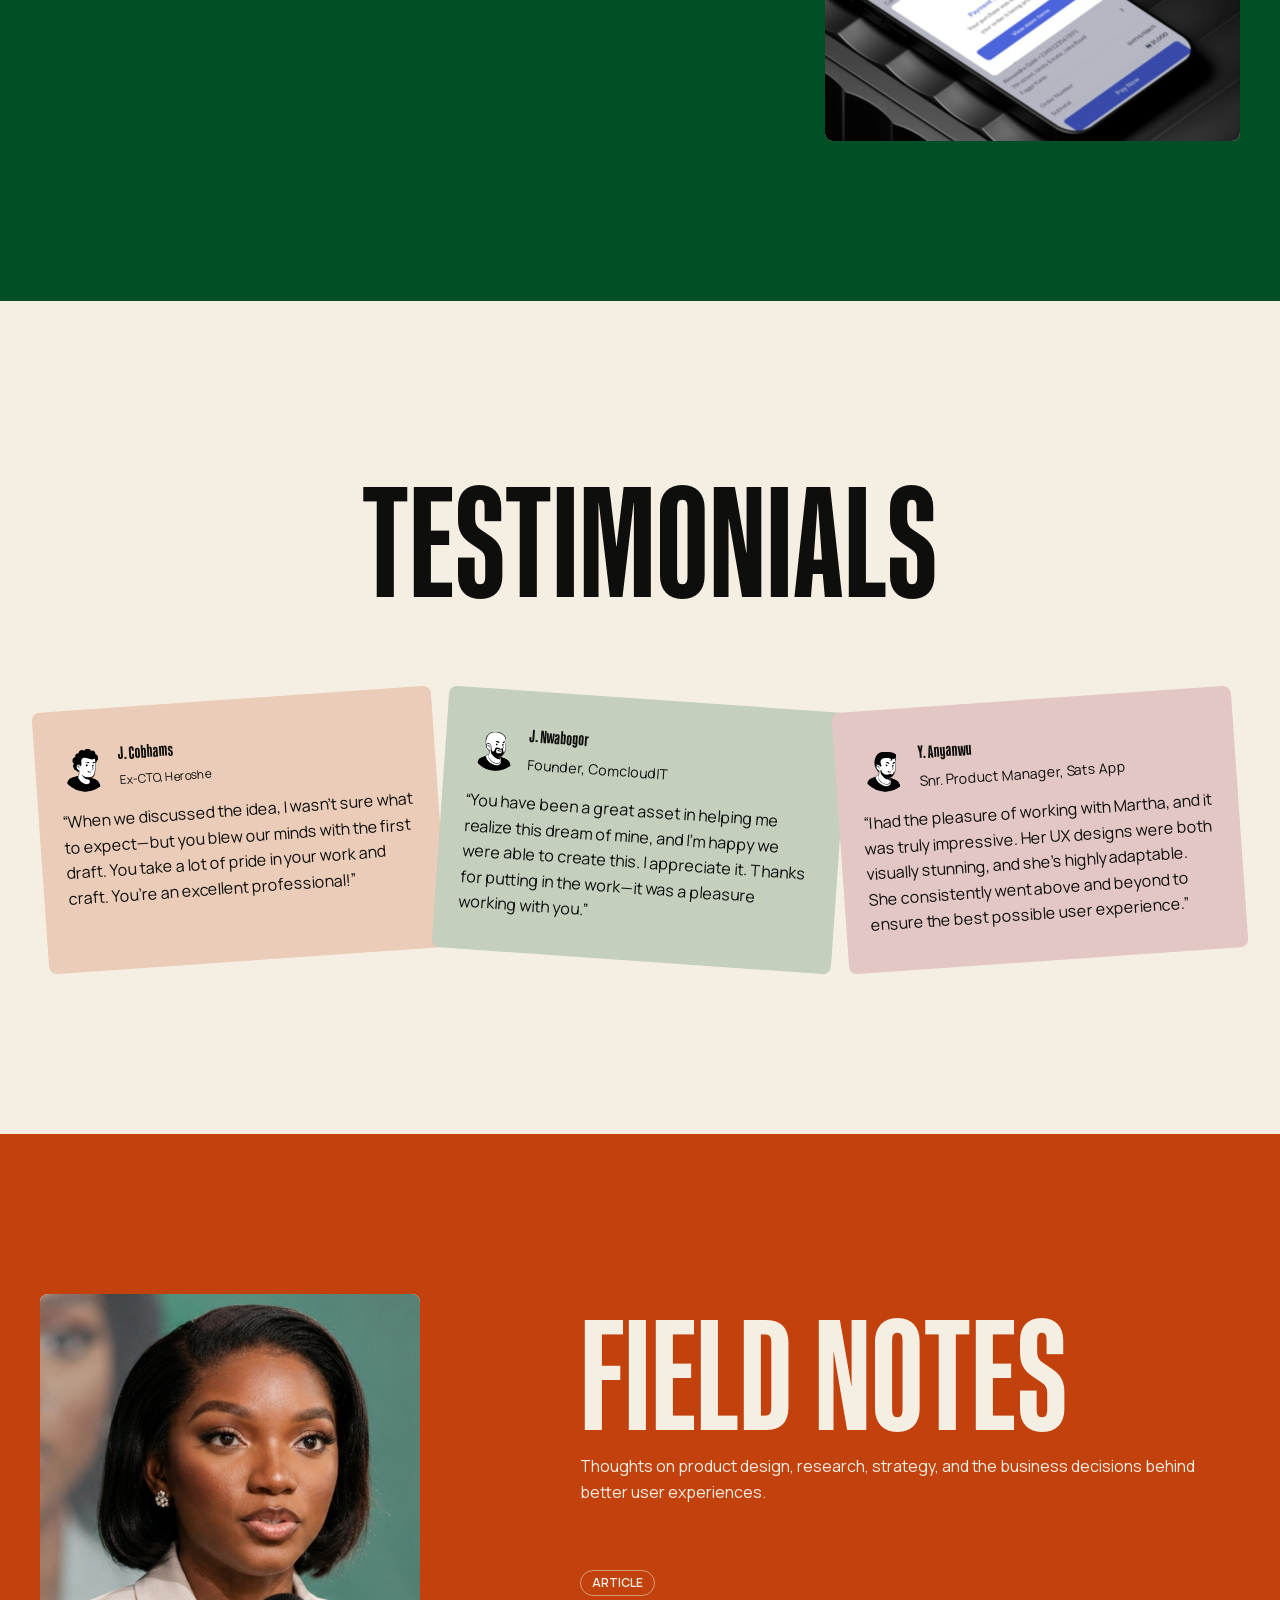
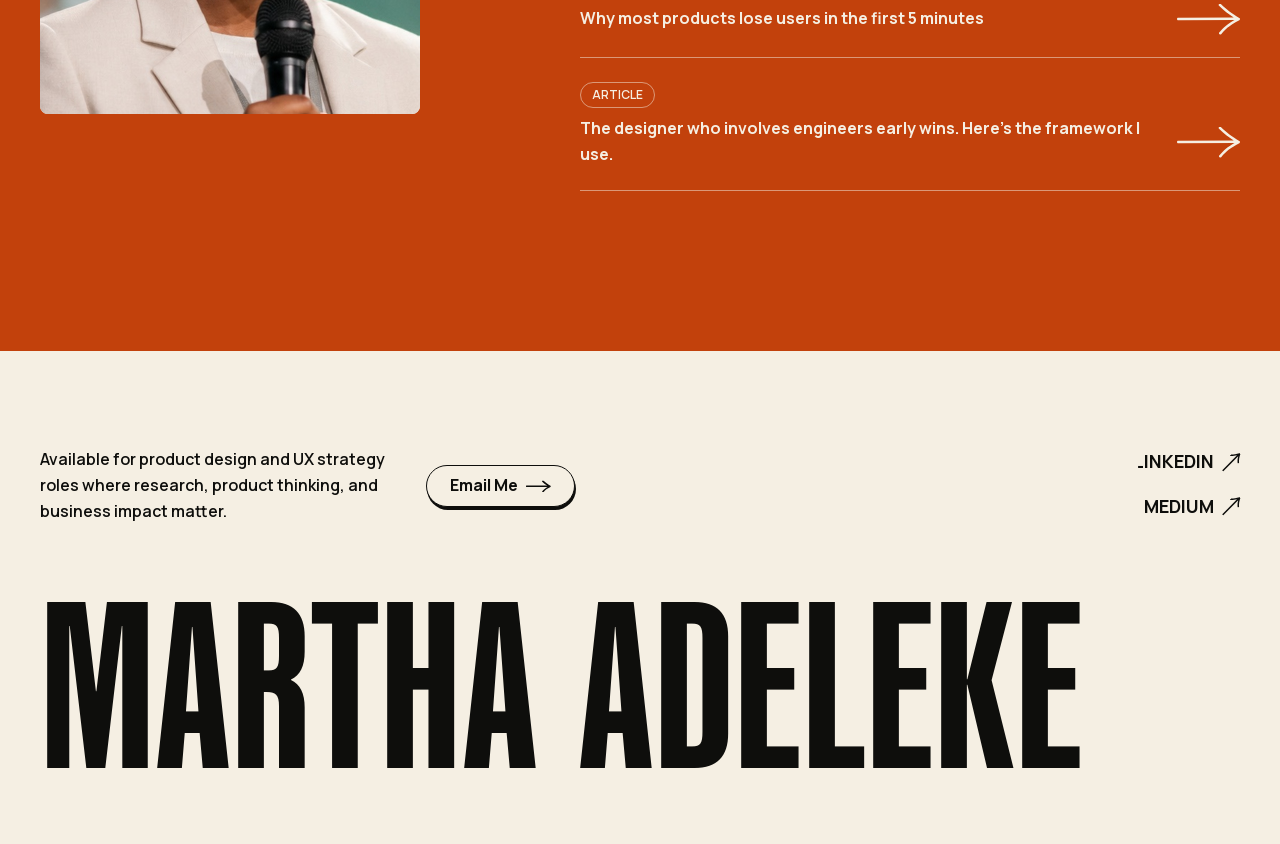
==== commit d93fe539: "Self-host the font and compress the screenshots Every page fetched Manrope from two Google origins, " ====
--- a/index.html
+++ b/index.html
@@ -4,9 +4,7 @@
 <meta charset="utf-8">
 <meta name="viewport" content="width=device-width, initial-scale=1">
 <title>Martha Adeleke — Product Designer & UX Strategist</title>
-<link rel="preconnect" href="https://fonts.googleapis.com">
-<link rel="preconnect" href="https://fonts.gstatic.com" crossorigin>
-<link href="https://fonts.googleapis.com/css2?family=Manrope:wght@400;500;600;700&display=swap" rel="stylesheet">
+<link rel="preload" href="assets/fonts/manrope-latin.woff2" as="font" type="font/woff2" crossorigin>
 <link rel="stylesheet" href="assets/styles.css">
 <script>document.documentElement.classList.add("js");</script>
 </head>
--- a/assets/styles.css
+++ b/assets/styles.css
@@ -1,3 +1,15 @@
+  /* Self-hosted so the pages need no third-party origin: fetching these from
+     Google cost two extra DNS lookups, connections and TLS handshakes before
+     any text could paint - seconds of it on a high-latency connection. One
+     variable file carries every weight the site uses. */
+  @font-face {
+    font-family: "Manrope";
+    src: url("fonts/manrope-latin.woff2") format("woff2");
+    font-weight: 400 700;
+    font-style: normal;
+    font-display: swap;
+  }
+
   @font-face {
     font-family: "Kaneda Gothic";
     src: url("fonts/kaneda-gothic-bold.otf") format("opentype");
